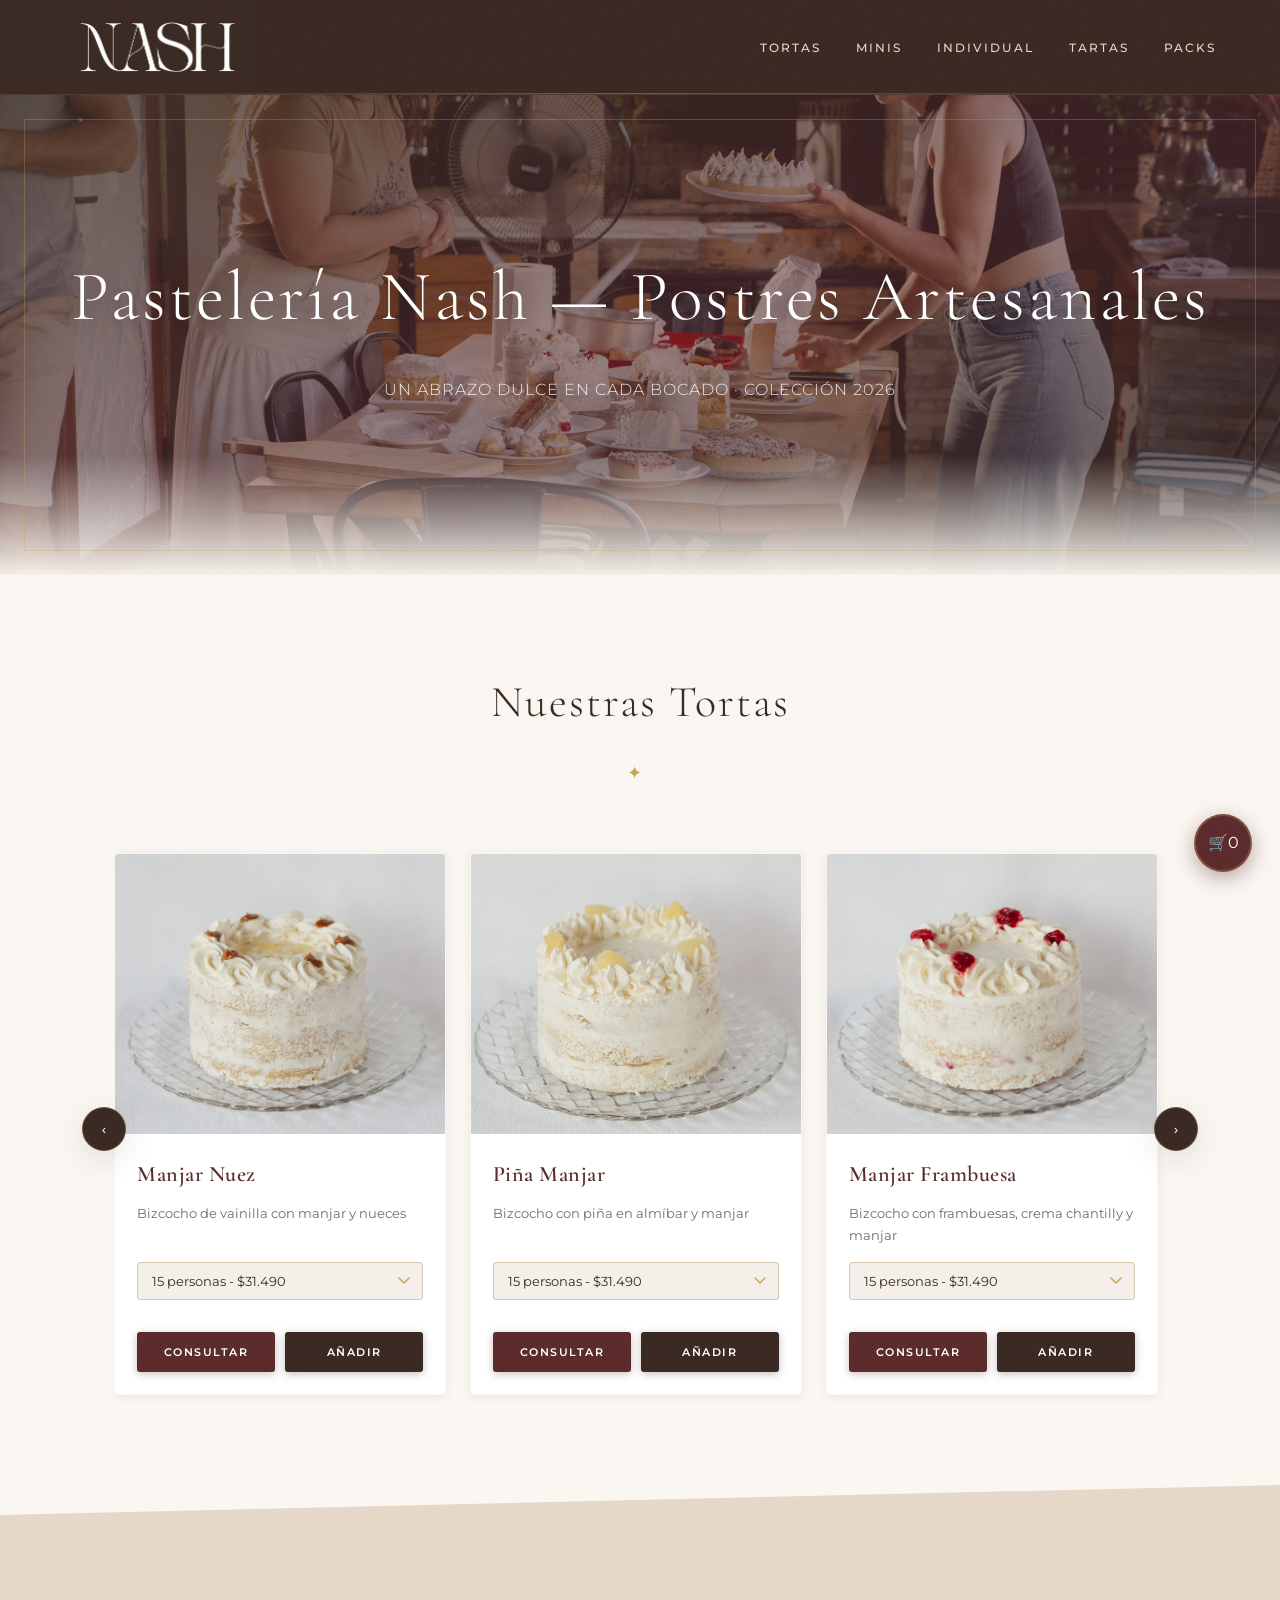
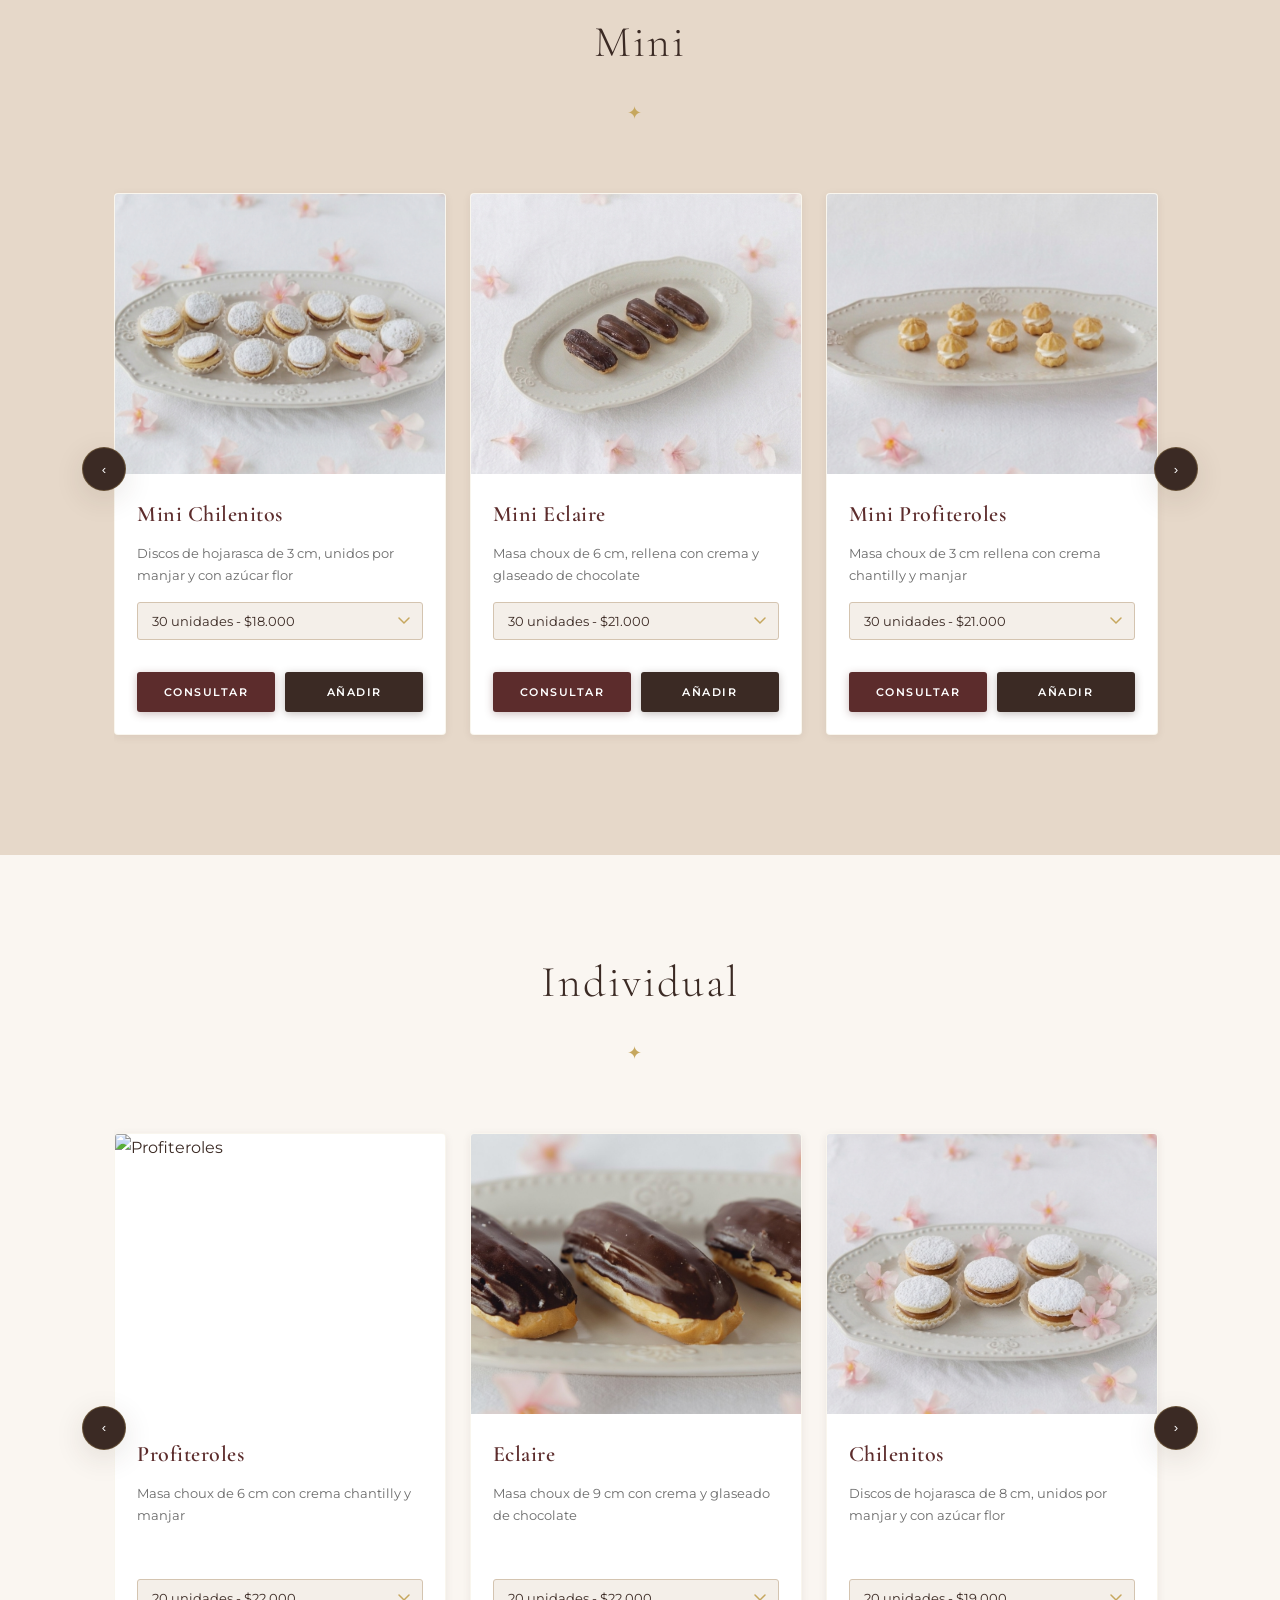
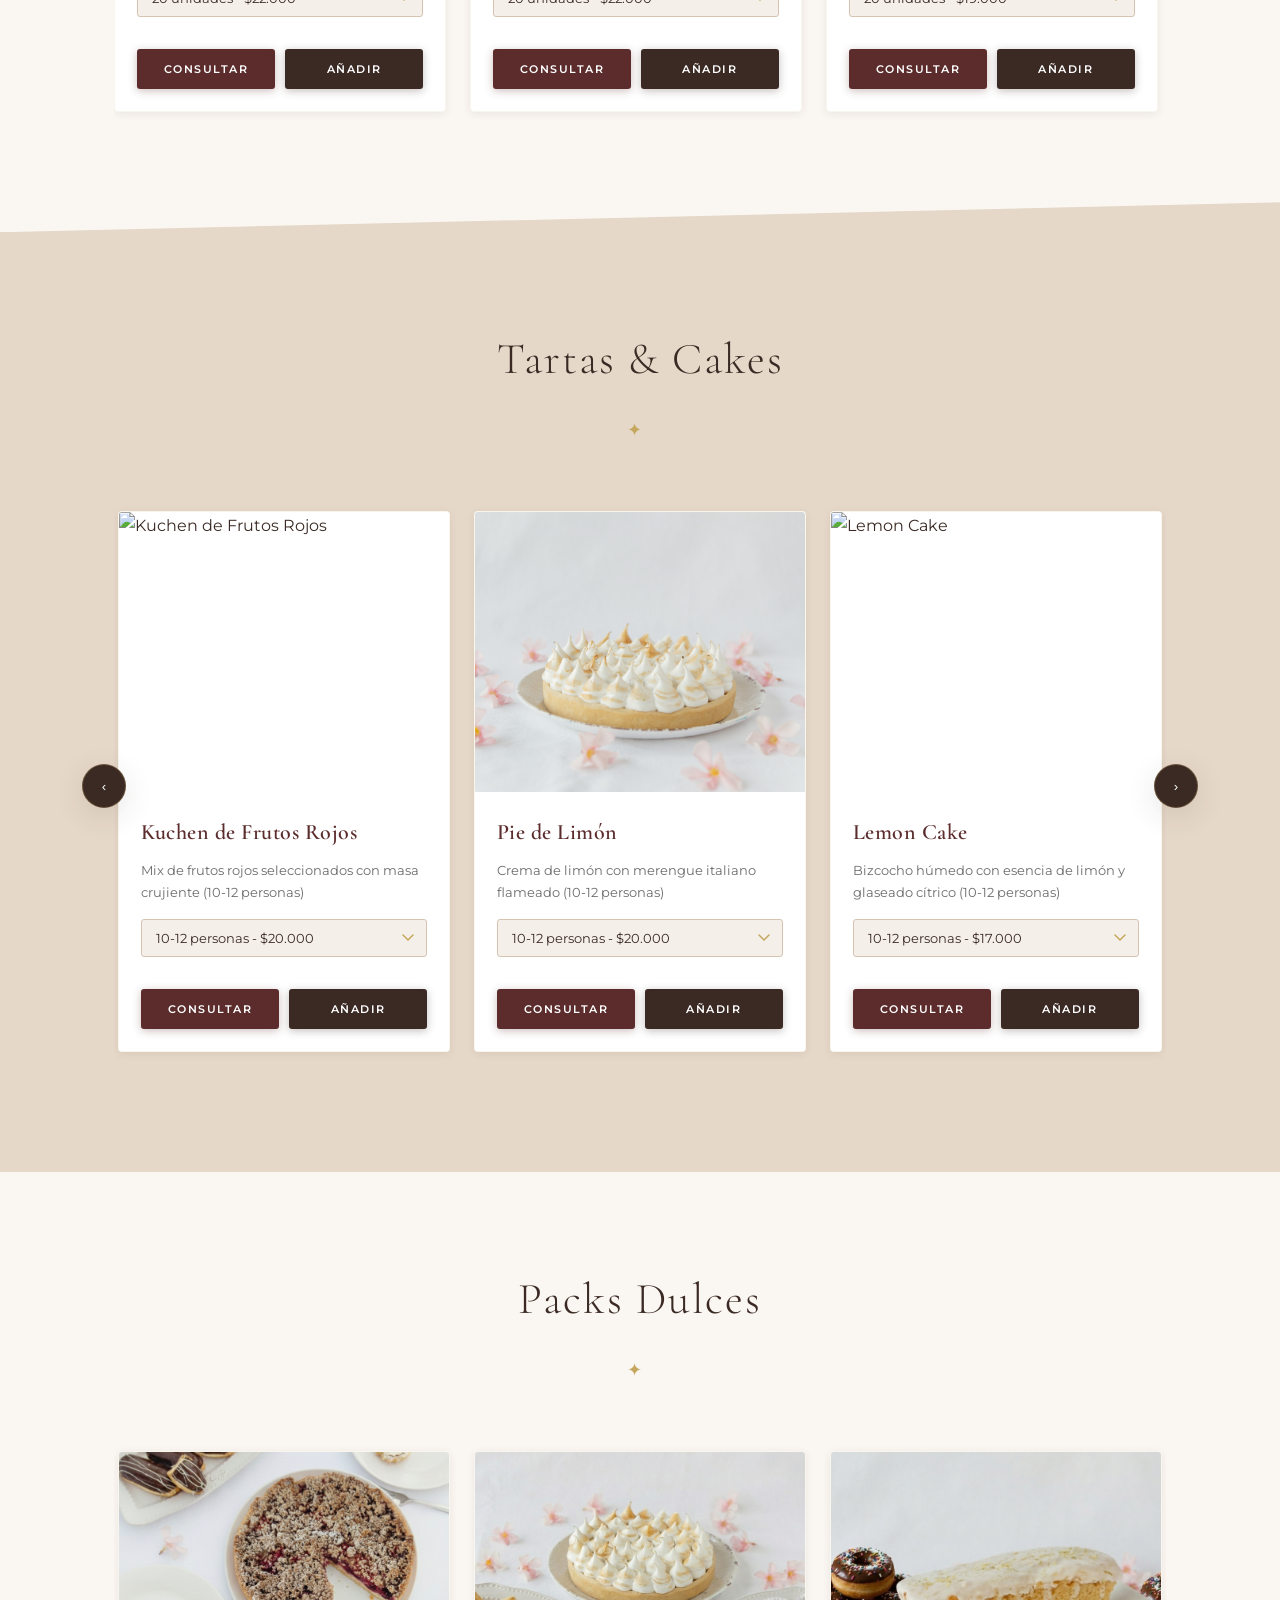
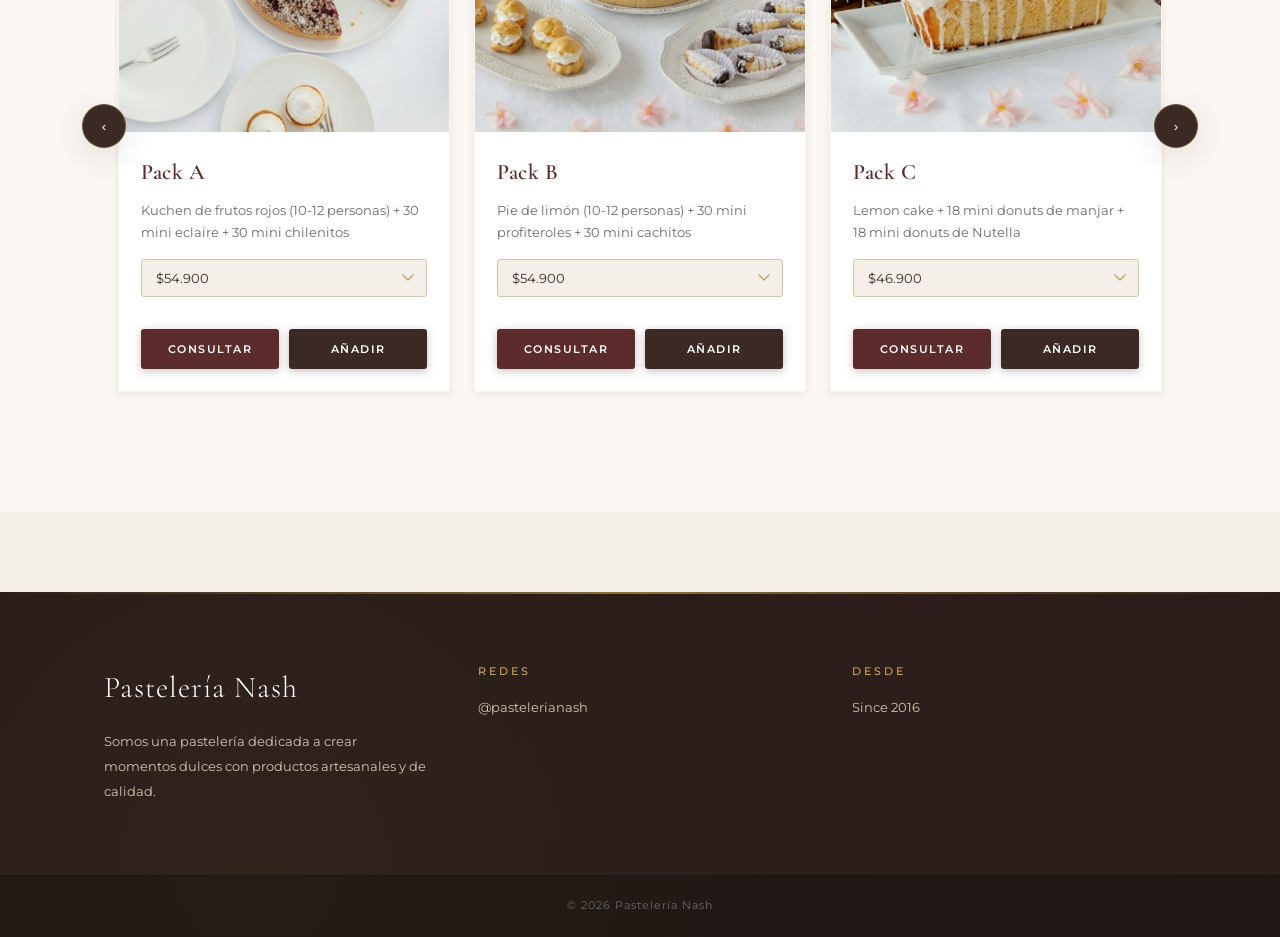
==== catalogo.html @ f0a84af4 "up" ====
<!DOCTYPE html>
<html lang="es">
<head>
    <meta charset="UTF-8">
    <title>Catálogo | Pastelería Nash</title>
    <meta name="viewport" content="width=device-width, initial-scale=1.0">

    <!-- ✅ SEO: Meta descripción -->
    <meta name="description" content="Pastelería Nash — tortas, minis, tartas y packs artesanales hechos con amor. Pide tu postre personalizado con 24 hrs de anticipación.">

    <!-- ✅ OPTIMIZACIÓN #1: preconnect antes que todo -->
    <link rel="preconnect" href="https://fonts.googleapis.com">
    <link rel="preconnect" href="https://fonts.gstatic.com" crossorigin>

    <!-- ✅ OPTIMIZACIÓN #2: preload imagen hero (LCP) — debe ir ANTES del CSS -->
    <link rel="preload" as="image" href="imagenes/Postres-96.webp" fetchpriority="high">

    <!-- ✅ OPTIMIZACIÓN #3: Google Fonts sin bloquear render -->
    <link rel="stylesheet"
          href="https://fonts.googleapis.com/css2?family=Cormorant+Garamond:ital,wght@0,300;0,400;0,600;0,700;1,300;1,400&family=Montserrat:wght@300;400;500;600&display=swap"
          media="print" onload="this.media='all'">
    <noscript>
        <link rel="stylesheet" href="https://fonts.googleapis.com/css2?family=Cormorant+Garamond:ital,wght@0,300;0,400;0,600;0,700;1,300;1,400&family=Montserrat:wght@300;400;500;600&display=swap">
    </noscript>

    <link rel="stylesheet" href="style.css">
    <link rel="icon" type="image/png" href="imagenes/Logow.png">
</head>

<body>

<header>
    <div class="logo">
        <a href="index.html">
            <img src="imagenes/nash-logo.png" alt="Logo Pastelería Nash">
        </a>
    </div>

    <div class="menu-toggle" onclick="toggleMenu()">☰</div>

    <nav id="nav-menu">
        <div class="btn-cerrar-menu" onclick="toggleMenu()">×</div>
        
        <ul>
            <li><a href="#tortas" onclick="cerrarMenu()">Tortas</a></li>
            <li><a href="#minis" onclick="cerrarMenu()">Minis</a></li>
            <li><a href="#individuales" onclick="cerrarMenu()">Individual</a></li>
            <li><a href="#tartas" onclick="cerrarMenu()">Tartas</a></li>
            <li><a href="#packs" onclick="cerrarMenu()">Packs</a></li>
        </ul>
    </nav>
</header>

<div class="overlay"></div>

<div class="cart-bubble" onclick="toggleCarrito()">
    🛒 <span id="cart-count">0</span>
</div>

<div id="carrito-panel" class="carrito-panel">
    <span class="btn-cerrar-carrito" onclick="cerrarTodo()">✕</span>

    <h2>Tu Pedido</h2>
    <ul id="lista-carrito"></ul>

    <div id="aviso-entrega" class="aviso-entrega">
        ⏳ Su pedido requiere como mínimo <strong>24 hrs de preparación</strong>
    </div>

    <div class="entrega">
        <label>Fecha de entrega:</label>
        <input type="date" id="fecha-entrega">

        <label>Hora de entrega:</label>
        <select id="hora-entrega">
            <option value="">Selecciona un horario</option>
        </select>
    </div>

    <button class="buy-btn" onclick="comprarPorWhatsApp()">Comprar por WhatsApp</button>
</div>

<!-- ✅ OPTIMIZACIÓN #4: Hero con <img> real en lugar de background-image -->
<section class="hero" style="height: 40vh;">
    <picture>
        <source srcset="imagenes/Postres-96.avif" type="image/avif">
        <source srcset="imagenes/Postres-96.webp" type="image/webp">
        <img
            src="imagenes/Postres-96.jpg"
            alt=""
            class="hero-img"
            fetchpriority="high"
            decoding="sync"
            width="1920"
            height="1080"
        >
    </picture>
    <div class="hero-overlay" aria-hidden="true"></div>
    <div class="hero-text">
        <!-- ✅ SEO: H1 único con palabra clave principal -->
        <h1>Pastelería Nash — Postres Artesanales</h1>
        <p>Un abrazo dulce en cada bocado · Colección 2026</p>
    </div>
</section>

<section id="tortas" class="section">
    <div class="container">
        <h2>Nuestras Tortas</h2>
        <div class="carousel">
            <button class="arrow left" onclick="scrollCarousel('contenedor-tortas', -1)">‹</button>
            <div class="productos-container carousel-track" id="contenedor-tortas"></div>
            <button class="arrow right" onclick="scrollCarousel('contenedor-tortas', 1)">›</button>
        </div>
    </div>
</section>

<section id="minis" class="section alt">
    <div class="container">
        <h2>Mini</h2>
        <div class="carousel">
            <button class="arrow left" onclick="scrollCarousel('contenedor-minis', -1)">‹</button>
            <div class="productos-container carousel-track" id="contenedor-minis"></div>
            <button class="arrow right" onclick="scrollCarousel('contenedor-minis', 1)">›</button>
        </div>
    </div>
</section>

<section id="individuales" class="section">
    <div class="container">
        <h2>Individual</h2>
        <div class="carousel">
            <button class="arrow left" onclick="scrollCarousel('contenedor-individual', -1)">‹</button>
            <div class="productos-container carousel-track" id="contenedor-individual"></div>
            <button class="arrow right" onclick="scrollCarousel('contenedor-individual', 1)">›</button>
        </div>
    </div>
</section>

<section id="tartas" class="section alt">
    <div class="container">
        <h2>Tartas & Cakes</h2>
        <div class="carousel">
            <button class="arrow left" onclick="scrollCarousel('contenedor-tartas', -1)">‹</button>
            <div class="productos-container carousel-track" id="contenedor-tartas"></div>
            <button class="arrow right" onclick="scrollCarousel('contenedor-tartas', 1)">›</button>
        </div>
    </div>
</section>

<section id="packs" class="section">
    <div class="container">
        <h2>Packs Dulces</h2>
        <div class="carousel">
            <button class="arrow left" onclick="scrollCarousel('contenedor-packs', -1)">‹</button>
            <div class="productos-container carousel-track" id="contenedor-packs"></div>
            <button class="arrow right" onclick="scrollCarousel('contenedor-packs', 1)">›</button>
        </div>
    </div>
</section>

<footer class="footer">
    <div class="container footer-content">
        <div class="footer-section">
            <h3>Pastelería Nash</h3>
            <p>Somos una pastelería dedicada a crear momentos dulces con productos artesanales y de calidad.</p>
        </div>
        <div class="footer-section">
            <h4>Redes</h4>
            <p>@pastelerianash</p>
        </div>
        <div class="footer-section">
            <h4>Desde</h4>
            <p>Since 2016</p>
        </div>
    </div>
    <div class="footer-bottom">
        © 2026 Pastelería Nash
    </div>
</footer>

<!-- ✅ OPTIMIZACIÓN #5: script al final, sin bloquear render -->
<script src="script.js" defer></script>

</body>
</html>
---- style.css ----
/* ===== GOOGLE FONTS =====
   ✅ OPTIMIZACIÓN: @import eliminado de aquí.
   Las fuentes ahora se cargan desde <head> en el HTML
   con media="print" onload para no bloquear el render.
   ============================== */

/* ===== VARIABLES ===== */
:root {
    --chocolate: #3b2a24;
    --chocolate-deep: #2a1d19;
    --vino: #5c2c2c;
    --vino-light: #7a3a3a;
    --crema: #f4efe9;
    --crema-warm: #faf6f1;
    --beige: #e6d8c9;
    --beige-dark: #d4c4b0;
    --dorado: #c6a75e;
    --dorado-light: #d4b87a;
    --dorado-pale: #f0e4c8;
    --gris: #6b6b6b;
    --gris-light: #9a9a9a;
    --white: #ffffff;

    /* Shadows */
    --shadow-sm: 0 2px 8px rgba(59,42,36,0.08);
    --shadow-md: 0 8px 30px rgba(59,42,36,0.12);
    --shadow-lg: 0 20px 60px rgba(59,42,36,0.18);
    --shadow-gold: 0 4px 20px rgba(198,167,94,0.25);

    /* Transitions */
    --ease-out: cubic-bezier(0.16, 1, 0.3, 1);
    --ease-in-out: cubic-bezier(0.4, 0, 0.2, 1);
}

/* ===== RESET & BASE ===== */
*, *::before, *::after {
    margin: 0;
    padding: 0;
    box-sizing: border-box;
}

html {
    scroll-behavior: smooth;
}

body {
    font-family: 'Montserrat', sans-serif;
    background-color: var(--crema);
    color: var(--chocolate);
    line-height: 1.7;
    overflow-x: hidden;
    -webkit-font-smoothing: antialiased;
}

/* ✅ OPTIMIZACIÓN: Grain texture con will-change + translateZ para
   promoverlo a su propio compositor layer y eliminar repaint en scroll.
   Si el efecto no es crítico, puedes borrar este bloque completo
   para máximo rendimiento en móvil. */
body::before {
    content: '';
    position: fixed;
    inset: 0;
    background-image: url("data:image/svg+xml,%3Csvg viewBox='0 0 256 256' xmlns='http://www.w3.org/2000/svg'%3E%3Cfilter id='noise'%3E%3CfeTurbulence type='fractalNoise' baseFrequency='0.9' numOctaves='4' stitchTiles='stitch'/%3E%3C/filter%3E%3Crect width='100%25' height='100%25' filter='url(%23noise)' opacity='0.03'/%3E%3C/svg%3E");
    pointer-events: none;
    z-index: 9999;
    opacity: 0.4;
    /* ✅ Estas dos líneas evitan repaint en cada frame de scroll */
    will-change: transform;
    transform: translateZ(0);
}

/* ===== SCROLLBAR ===== */
::-webkit-scrollbar { width: 6px; }
::-webkit-scrollbar-track { background: var(--crema); }
::-webkit-scrollbar-thumb { background: var(--dorado); border-radius: 3px; }
::-webkit-scrollbar-thumb:hover { background: var(--chocolate); }

/* ===== LOGO ===== */
.logo a {
    text-decoration: none;
    display: block;
    line-height: 0;
}

.logo img {
    height: 50px;
    cursor: pointer;
    transition: transform 0.4s var(--ease-out), filter 0.3s ease;
    filter: brightness(1);
}

.logo img:hover {
    transform: scale(1.06);
    filter: brightness(1.1) drop-shadow(0 0 8px rgba(198,167,94,0.5));
}

/* ===== OVERLAY ===== */
.overlay {
    position: fixed;
    inset: 0;
    background: rgba(27, 16, 12, 0.6);
    backdrop-filter: blur(4px);
    -webkit-backdrop-filter: blur(4px);
    z-index: 3000;
    display: none;
    pointer-events: none;
    transition: opacity 0.3s ease;
}

.overlay.activo {
    display: block;
    pointer-events: all;
    animation: fadeIn 0.3s ease;
}

@keyframes fadeIn {
    from { opacity: 0; }
    to { opacity: 1; }
}

/* ===== HEADER & NAVIGATION ===== */
header {
    background-color: var(--chocolate);
    color: var(--white);
    padding: 22px 5%;
    display: flex;
    justify-content: space-between;
    align-items: center;
    position: sticky;
    top: 0;
    z-index: 4000;
    transition: padding 0.3s ease, box-shadow 0.3s ease;
    border-bottom: 1px solid rgba(198,167,94,0.15);
}

header::after {
    content: '';
    position: absolute;
    bottom: 0;
    left: 5%;
    right: 5%;
    height: 1px;
    background: linear-gradient(90deg, transparent, var(--dorado), transparent);
    opacity: 0.4;
}

nav ul {
    list-style: none;
    display: flex;
    gap: 35px;
    align-items: center;
}

nav a {
    text-decoration: none;
    color: var(--beige);
    font-size: 12px;
    letter-spacing: 2px;
    text-transform: uppercase;
    font-weight: 500;
    position: relative;
    padding-bottom: 4px;
    transition: color 0.3s ease;
}

nav a::after {
    content: '';
    position: absolute;
    bottom: 0;
    left: 0;
    width: 0;
    height: 1px;
    background: var(--dorado);
    transition: width 0.35s var(--ease-out);
}

nav a:hover {
    color: var(--dorado);
}

nav a:hover::after {
    width: 100%;
}

.menu-toggle {
    display: none;
    font-size: 26px;
    cursor: pointer;
    color: var(--white);
    transition: color 0.2s ease;
}

.menu-toggle:hover {
    color: var(--dorado);
}

.btn-cerrar-menu {
    display: none;
    position: absolute;
    top: 20px;
    right: 20px;
    font-size: 30px;
    color: var(--dorado);
    cursor: pointer;
    transition: transform 0.3s ease, color 0.2s ease;
}

.btn-cerrar-menu:hover {
    transform: rotate(90deg);
    color: var(--white);
}

/* ===== HERO — OPTIMIZADO =====
   ✅ Ya no usa background-image en CSS.
   La imagen es un <img> real con fetchpriority="high"
   para que el browser la descubra y priorice desde el HTML parser,
   sin esperar a parsear el CSS. Esto es la corrección principal del LCP.
   ============================== */
.hero {
    position: relative;
    overflow: hidden;
    display: flex;
    flex-direction: column;
    align-items: center;
    justify-content: center;
    text-align: center;
    color: var(--white);
    min-height: 480px;
    width: 100%;        /* ✅ fuerza ancho completo en móvil */
    max-width: 100%;
}

/* La imagen real — posicionada absolute para ocupar todo el hero */
.hero-img {
    position: absolute;
    inset: 0;
    width: 100%;
    height: 100%;
    object-fit: cover;
    object-position: center;
    /* Sin transform ni transition — evita compositing innecesario */
}

/* Overlay de gradiente como elemento separado */
.hero-overlay {
    position: absolute;
    inset: 0;
    background: linear-gradient(
        160deg,
        rgba(59,42,36,0.80) 0%,
        rgba(92,44,44,0.55) 50%,
        rgba(59,42,36,0.80) 100%
    );
    pointer-events: none;
}

/* Fade al fondo de la sección */
.hero-overlay::after {
    content: '';
    position: absolute;
    bottom: 0;
    left: 0;
    right: 0;
    height: 120px;
    background: linear-gradient(to top, var(--crema), transparent);
}

/* Borde decorativo interior */
.hero::before {
    content: '';
    position: absolute;
    inset: 24px;
    border: 1px solid rgba(198,167,94,0.3);
    pointer-events: none;
    z-index: 2;
}

.hero-text {
    position: relative;
    z-index: 1;
}

.hero-text h2 {
    font-family: 'Cormorant Garamond', serif;
    font-size: clamp(36px, 6vw, 60px);
    font-weight: 300;
    letter-spacing: 3px;
    margin-bottom: 18px;
    text-shadow: 0 2px 20px rgba(0,0,0,0.3);
    animation: heroReveal 1s var(--ease-out) both;
}

.hero-text p {
    font-size: 13px;
    letter-spacing: 4px;
    text-transform: uppercase;
    color: var(--dorado-light);
    font-weight: 300;
    animation: heroReveal 1s 0.2s var(--ease-out) both;
}

@keyframes heroReveal {
    from {
        opacity: 0;
        transform: translateY(24px);
    }
    to {
        opacity: 1;
        transform: translateY(0);
    }
}

/* ===== SECTIONS ===== */
.section {
    padding: 90px 0;
    background-color: var(--crema-warm);
    position: relative;
}

.section.alt {
    background-color: var(--beige);
}

.section.alt::before {
    content: '';
    position: absolute;
    top: -30px;
    left: 0;
    right: 0;
    height: 60px;
    background: inherit;
    clip-path: polygon(0 50%, 100% 0, 100% 100%, 0 100%);
}

.section .container {
    max-width: 1200px;
    margin: 0 auto;
    padding: 0 5%;
}

.section h2 {
    text-align: center;
    font-family: 'Cormorant Garamond', serif;
    font-size: clamp(32px, 4vw, 44px);
    font-weight: 300;
    letter-spacing: 2px;
    color: var(--chocolate);
}

.section h2::after {
    content: "✦";
    display: block;
    margin: 18px auto 45px;
    color: var(--dorado);
    font-size: 18px;
    letter-spacing: 12px;
}

/* ===== PRODUCT CAROUSEL ===== */
.carousel {
    position: relative;
    padding: 0 10px;
}

.carousel-track {
    display: flex;
    gap: 24px;
    overflow-x: auto;
    /* ✅ scroll-behavior en el track lo maneja el JS con scrollTo({ behavior: 'smooth' })
       Aquí lo dejamos en auto para no interferir */
    scroll-behavior: auto;
    padding: 20px 4px 30px;
    scroll-snap-type: x mandatory;
    -webkit-overflow-scrolling: touch;
}

.carousel-track::-webkit-scrollbar { display: none; }

/* ===== CARDS ===== */
.card {
    min-width: calc(33.333% - 16px);
    scroll-snap-align: start;
    background-color: var(--white);
    border-radius: 4px;
    overflow: hidden;
    box-shadow: var(--shadow-sm);
    transition: transform 0.4s var(--ease-out), box-shadow 0.4s ease;
    display: flex;
    flex-direction: column;
    position: relative;
    border: 1px solid rgba(198,167,94,0.1);
}

.card::before {
    content: '';
    position: absolute;
    inset: 0;
    border: 1px solid transparent;
    border-radius: 4px;
    transition: border-color 0.3s ease;
    pointer-events: none;
    z-index: 1;
}

.card:hover {
    transform: translateY(-8px);
    box-shadow: var(--shadow-lg), var(--shadow-gold);
}

.card:hover::before {
    border-color: rgba(198,167,94,0.35);
}

/* Image wrapper with overlay */
.card-img-wrap {
    position: relative;
    overflow: hidden;
}

/* ✅ OPTIMIZACIÓN: imágenes de cards con loading="lazy" + width/height
   explícitos para evitar layout shifts. Se aplica desde script.js. */
.product-img {
    width: 100%;
    height: 280px;
    object-fit: cover;
    display: block;
    transition: transform 0.6s var(--ease-out);
}

.card:hover .product-img {
    transform: scale(1.04);
}

/* Shine effect on image hover */
.card-img-wrap::after {
    content: '';
    position: absolute;
    top: 0;
    left: -75%;
    width: 50%;
    height: 100%;
    background: linear-gradient(
        to right,
        transparent,
        rgba(255,255,255,0.12),
        transparent
    );
    transform: skewX(-15deg);
    transition: left 0s;
    pointer-events: none;
}

.card:hover .card-img-wrap::after {
    left: 130%;
    transition: left 0.6s ease;
}

.card h3 {
    font-family: 'Cormorant Garamond', serif;
    font-size: 22px;
    font-weight: 600;
    padding: 22px 22px 8px;
    color: var(--vino);
    letter-spacing: 0.5px;
}

.card p {
    padding: 0 22px;
    font-size: 13px;
    color: var(--gris);
    flex-grow: 1;
    line-height: 1.7;
}

.selector-precio {
    width: calc(100% - 44px);
    margin: 16px 22px;
    padding: 10px 14px;
    border: 1px solid var(--beige-dark);
    border-radius: 3px;
    background: var(--crema);
    font-family: 'Montserrat', sans-serif;
    font-size: 13px;
    color: var(--chocolate);
    appearance: none;
    background-image: url("data:image/svg+xml,%3Csvg xmlns='http://www.w3.org/2000/svg' width='12' height='8' viewBox='0 0 12 8'%3E%3Cpath d='M1 1l5 5 5-5' stroke='%23c6a75e' stroke-width='1.5' fill='none' stroke-linecap='round'/%3E%3C/svg%3E");
    background-repeat: no-repeat;
    background-position: right 12px center;
    cursor: pointer;
    transition: border-color 0.2s ease, box-shadow 0.2s ease;
}

.selector-precio:focus {
    outline: none;
    border-color: var(--dorado);
    box-shadow: 0 0 0 3px rgba(198,167,94,0.15);
}

/* ===== INPUTS ENTREGA ===== */
.entrega {
    margin-top: 12px;
    display: flex;
    flex-direction: column;
    gap: 8px;
    padding: 0 22px;
}

.entrega label {
    font-size: 11px;
    letter-spacing: 1.5px;
    text-transform: uppercase;
    color: var(--gris-light);
    font-weight: 500;
}

.entrega input,
.entrega select {
    width: 100%;
    padding: 10px 14px;
    border: 1px solid var(--beige-dark);
    border-radius: 3px;
    background: var(--crema);
    font-family: 'Montserrat', sans-serif;
    font-size: 13px;
    color: var(--chocolate);
    transition: border-color 0.2s ease, box-shadow 0.2s ease;
}

.entrega input:focus,
.entrega select:focus {
    outline: none;
    border-color: var(--dorado);
    box-shadow: 0 0 0 3px rgba(198,167,94,0.15);
}

.product-buttons {
    display: flex;
    gap: 10px;
    padding: 16px 22px 22px;
}

.product-buttons button {
    flex: 1;
    padding: 13px;
    border: none;
    border-radius: 3px;
    cursor: pointer;
    font-weight: 600;
    font-size: 11px;
    letter-spacing: 1.5px;
    text-transform: uppercase;
    font-family: 'Montserrat', sans-serif;
    transition: transform 0.2s ease, box-shadow 0.2s ease, background 0.2s ease;
    position: relative;
    overflow: hidden;
}

.product-buttons button::after {
    content: '';
    position: absolute;
    inset: 0;
    background: rgba(255,255,255,0);
    transition: background 0.2s ease;
}

.product-buttons button:hover::after {
    background: rgba(255,255,255,0.08);
}

.product-buttons button:active {
    transform: scale(0.97);
}

.product-buttons button:first-child {
    background: var(--vino);
    color: white;
    box-shadow: 0 2px 8px rgba(92,44,44,0.3);
}

.product-buttons button:first-child:hover {
    background: var(--vino-light);
    box-shadow: 0 4px 14px rgba(92,44,44,0.4);
}

.product-buttons button:last-child {
    background: var(--chocolate);
    color: white;
    box-shadow: 0 2px 8px rgba(59,42,36,0.3);
}

.product-buttons button:last-child:hover {
    background: #4e3830;
    box-shadow: 0 4px 14px rgba(59,42,36,0.4);
}

/* ===== FLECHAS CARRUSEL ===== */
.arrow {
    position: absolute;
    top: 50%;
    transform: translateY(-50%);
    width: 44px;
    height: 44px;
    background: var(--chocolate);
    color: white;
    border: 1px solid rgba(198,167,94,0.3);
    border-radius: 50%;
    cursor: pointer;
    z-index: 10;
    display: flex;
    align-items: center;
    justify-content: center;
    transition: background 0.3s ease, transform 0.3s ease, border-color 0.3s ease;
    box-shadow: var(--shadow-md);
}

.arrow:hover {
    background: var(--dorado);
    border-color: var(--dorado);
    transform: translateY(-50%) scale(1.08);
}

.arrow.left { left: -22px; }
.arrow.right { right: -22px; }

/* ===== CARRITO PANEL ===== */
.cart-bubble {
    position: fixed;
    bottom: 28px;
    right: 28px;
    background: var(--vino);
    color: white;
    width: 58px;
    height: 58px;
    border-radius: 50%;
    display: flex;
    align-items: center;
    justify-content: center;
    box-shadow: 0 6px 20px rgba(92,44,44,0.4);
    cursor: pointer;
    z-index: 5000;
    transition: transform 0.3s var(--ease-out), box-shadow 0.3s ease, background 0.2s ease;
    border: 2px solid rgba(198,167,94,0.3);
}

.cart-bubble:hover {
    transform: scale(1.1);
    box-shadow: 0 8px 28px rgba(92,44,44,0.5);
    background: var(--vino-light);
    border-color: var(--dorado);
}

.carrito-panel {
    position: fixed;
    bottom: 105px;
    right: 28px;
    width: 390px;
    max-width: 90vw;
    background: white;
    border-radius: 8px;
    padding: 28px;
    box-shadow: var(--shadow-lg);
    z-index: 5000;
    display: none;
    border: 1px solid rgba(198,167,94,0.2);
}

.carrito-panel.activo {
    display: block;
    animation: slideUp 0.35s var(--ease-out) both;
}

@keyframes slideUp {
    from {
        opacity: 0;
        transform: translateY(20px);
    }
    to {
        opacity: 1;
        transform: translateY(0);
    }
}

.btn-cerrar-carrito {
    position: absolute;
    top: 16px;
    right: 16px;
    font-size: 20px;
    cursor: pointer;
    color: var(--gris-light);
    transition: color 0.2s ease, transform 0.3s ease;
}

.btn-cerrar-carrito:hover {
    color: var(--vino);
    transform: rotate(90deg);
}

#lista-carrito li {
    display: flex;
    align-items: center;
    justify-content: space-between;
    padding: 12px 0;
    border-bottom: 1px solid var(--beige);
    font-size: 13px;
}

.controles-item {
    display: flex;
    align-items: center;
    gap: 8px;
}

.btn-cant {
    width: 28px;
    height: 28px;
    border: none;
    background: var(--chocolate);
    color: white;
    border-radius: 4px;
    cursor: pointer;
    font-size: 14px;
    transition: background 0.2s ease;
}

.btn-cant:hover {
    background: var(--dorado);
}

.btn-eliminar-item {
    background: none;
    border: none;
    color: #cc3333;
    font-size: 18px;
    cursor: pointer;
    opacity: 0.7;
    transition: opacity 0.2s ease, transform 0.2s ease;
}

.btn-eliminar-item:hover {
    opacity: 1;
    transform: scale(1.1);
}

/* Fila de total en el carrito */
.carrito-total {
    border-top: 2px solid var(--dorado) !important;
    border-bottom: none !important;
    margin-top: 6px;
    padding-top: 14px !important;
    font-size: 14px !important;
    color: var(--chocolate);
}

.buy-btn {
    width: 100%;
    padding: 15px;
    background: var(--chocolate);
    color: white;
    border: none;
    border-radius: 4px;
    font-weight: 600;
    font-size: 12px;
    letter-spacing: 2px;
    text-transform: uppercase;
    font-family: 'Montserrat', sans-serif;
    margin-top: 16px;
    cursor: pointer;
    transition: background 0.3s ease, box-shadow 0.3s ease, transform 0.2s ease;
}

.buy-btn:hover {
    background: var(--dorado);
    box-shadow: var(--shadow-gold);
    transform: translateY(-1px);
}

/* ===== AVISO ENTREGA ===== */
.aviso-entrega {
    display: none;
    background: var(--dorado-pale);
    border-left: 3px solid var(--dorado);
    padding: 10px 14px;
    font-size: 12px;
    color: var(--chocolate);
    border-radius: 3px;
    margin: 14px 0 8px;
    line-height: 1.5;
}

/* ===== FOOTER ===== */
.footer {
    background: var(--chocolate-deep);
    color: var(--crema);
    margin-top: 80px;
    width: 100%;
    position: relative;
    overflow: hidden;
}

.footer::before {
    content: '';
    position: absolute;
    top: 0;
    left: 0;
    right: 0;
    height: 2px;
    background: linear-gradient(90deg, transparent, var(--dorado), transparent);
    opacity: 0.6;
}

.footer::after {
    content: '';
    position: absolute;
    inset: 0;
    background-image: radial-gradient(circle at 20% 80%, rgba(198,167,94,0.04) 0%, transparent 50%),
                      radial-gradient(circle at 80% 20%, rgba(92,44,44,0.06) 0%, transparent 50%);
    pointer-events: none;
}

.footer-content {
    max-width: 1200px;
    margin: 0 auto;
    padding: 70px 5%;
    display: flex;
    justify-content: space-between;
    gap: 50px;
    position: relative;
    z-index: 1;
}

.footer-section { flex: 1; min-width: 250px; }

.footer-section h3 {
    font-family: 'Cormorant Garamond', serif;
    font-size: 30px;
    font-weight: 300;
    margin-bottom: 16px;
    color: var(--white);
    letter-spacing: 1px;
}

.footer-section h4 {
    margin-bottom: 14px;
    font-size: 11px;
    text-transform: uppercase;
    letter-spacing: 3px;
    color: var(--dorado);
    font-weight: 500;
}

.footer-section p {
    font-size: 13px;
    color: var(--beige-dark);
    line-height: 1.9;
}

.footer-section a {
    color: var(--beige-dark);
    text-decoration: none;
    transition: color 0.2s ease;
    font-size: 13px;
}

.footer-section a:hover {
    color: var(--dorado);
}

.footer-bottom {
    text-align: center;
    padding: 22px;
    font-size: 11px;
    letter-spacing: 1px;
    background: rgba(0,0,0,0.2);
    border-top: 1px solid rgba(198,167,94,0.1);
    color: var(--gris);
    position: relative;
    z-index: 1;
}

/* ===== FOCUS ACCESSIBILITY ===== */
:focus-visible {
    outline: 2px solid var(--dorado);
    outline-offset: 3px;
    border-radius: 2px;
}

/* ===== SELECTION COLOR ===== */
::selection {
    background: var(--dorado-pale);
    color: var(--chocolate);
}

/* ===== RESPONSIVE MOBILE ===== */
@media (max-width: 768px) {
    header {
        padding: 14px 5%;
    }

    .menu-toggle {
        display: block;
    }

    nav {
        position: fixed;
        top: 0;
        right: -100%;
        width: 80%;
        height: 100vh;
        background: var(--chocolate);
        transition: right 0.4s var(--ease-out);
        display: flex;
        align-items: center;
        justify-content: center;
        z-index: 4500;
        border-left: 1px solid rgba(198,167,94,0.2);
        box-shadow: -20px 0 60px rgba(0,0,0,0.3);
    }

    nav.activo {
        right: 0;
    }

    .btn-cerrar-menu {
        display: block;
        position: absolute;
        top: 24px;
        left: 24px;
        right: auto;
        font-size: 36px;
        color: var(--dorado);
        cursor: pointer;
    }

    nav ul {
        flex-direction: column;
        align-items: center;
        gap: 38px;
    }

    nav a {
        font-size: 18px;
        letter-spacing: 3px;
    }

    .carousel-track {
        gap: 12px;
        padding: 15px 4px 24px;
    }

    .card {
        min-width: calc(50% - 8px);
        border-radius: 4px;
    }

    .product-img {
        height: 170px;
    }

    .card h3 {
        font-size: 16px;
        padding: 14px 14px 6px;
    }

    .card p {
        font-size: 12px;
        padding: 0 14px;
    }

    .selector-precio {
        width: calc(100% - 28px);
        margin: 10px 14px;
        padding: 8px 10px;
        font-size: 12px;
    }

    .entrega {
        padding: 0 14px;
        gap: 6px;
    }

    .product-buttons {
        padding: 12px 14px 14px;
        flex-direction: column;
        gap: 6px;
    }

    .product-buttons button {
        padding: 9px;
        font-size: 11px;
    }

    .arrow { display: none; }

    .section { padding: 50px 0; }

    .carrito-panel {
        bottom: 0;
        right: 0;
        width: 100%;
        border-radius: 16px 16px 0 0;
        border-bottom: none;
    }

    .footer-content {
        flex-direction: column;
        text-align: center;
        align-items: center;
        gap: 36px;
        padding: 50px 5%;
    }

    .footer-section {
        min-width: 100%;
    }
}

/* ===== REDUCED MOTION ===== */
@media (prefers-reduced-motion: reduce) {
    *, *::before, *::after {
        animation-duration: 0.01ms !important;
        transition-duration: 0.01ms !important;
    }
}

/* ===== INICIO.HTML — ESTILOS ESPECÍFICOS ===== */

/* Hero h1 (inicio usa h1, catálogo usa h2) */
.hero-text h1 {
    font-family: 'Cormorant Garamond', serif;
    font-size: clamp(40px, 8vw, 70px);
    font-weight: 300;
    letter-spacing: 3px;
    margin-bottom: 20px;
    text-shadow: 0 2px 20px rgba(0,0,0,0.3);
    animation: heroReveal 1s var(--ease-out) both;
}

.hero-text p {
    font-size: 1rem;
    max-width: 600px;
    margin: 0 auto 30px;
    letter-spacing: 1px;
    color: rgba(255,255,255,0.88);
    animation: heroReveal 1s 0.15s var(--ease-out) both;
}

/* Botón CTA del hero (link <a> estilizado como botón) */
.hero-cta {
    text-decoration: none;
    padding: 15px 40px;
    display: inline-block;
    width: auto;
    animation: heroReveal 1s 0.3s var(--ease-out) both;
}

/* Grid de calidad */
.calidad-grid {
    display: grid;
    grid-template-columns: repeat(3, 1fr);
    gap: 30px;
    margin-top: 40px;
}

.calidad-item {
    text-align: center;
    padding: 30px 20px;
    background: var(--white);
    border-radius: 4px;
    border: 1px solid rgba(198,167,94,0.12);
    box-shadow: var(--shadow-sm);
    transition: transform 0.3s var(--ease-out), box-shadow 0.3s ease;
}

.calidad-item:hover {
    transform: translateY(-6px);
    box-shadow: var(--shadow-md);
}

.calidad-icono {
    font-size: 38px;
    color: var(--dorado);
    margin-bottom: 15px;
}

.calidad-item h3 {
    font-family: 'Cormorant Garamond', serif;
    font-size: 22px;
    font-weight: 600;
    margin-bottom: 10px;
    color: var(--vino);
}

.calidad-item p {
    color: var(--gris);
    font-size: 14px;
    line-height: 1.7;
}

/* ===== SECCIÓN CTA CON IMAGEN =====
   ✅ background-attachment: fixed eliminado — causa scroll lag en móvil
   porque deshabilita la aceleración GPU del scroll en iOS/Android.
   Reemplazado por <img> posicionado absolute (mismo patrón que el hero). */
.cta-section {
    position: relative;
    padding: 120px 5%;
    text-align: center;
    color: white;
    display: flex;
    flex-direction: column;
    align-items: center;
    justify-content: center;
    overflow: hidden;
    min-height: 420px;
}

.cta-img {
    position: absolute;
    inset: 0;
    width: 100%;
    height: 100%;
    object-fit: cover;
    object-position: center;
}

.cta-overlay {
    position: absolute;
    inset: 0;
    background: linear-gradient(
        to bottom,
        rgba(0,0,0,0.60) 0%,
        rgba(0,0,0,0.20) 100%
    );
    pointer-events: none;
}

.cta-content {
    position: relative;
    z-index: 1;
    max-width: 700px;
}

.cta-content h2 {
    font-family: 'Cormorant Garamond', serif;
    font-size: clamp(30px, 5vw, 45px);
    font-weight: 300;
    color: white;
    margin-bottom: 15px;
    letter-spacing: 2px;
}

/* Override del ::after del h2 de .section (aquí no queremos el ornamento) */
.cta-content h2::after {
    display: none;
}

.cta-content p {
    margin-bottom: 35px;
    color: rgba(255,255,255,0.90);
    font-size: 1rem;
    line-height: 1.7;
}

.cta-btn {
    text-decoration: none;
    padding: 15px 40px;
    display: inline-block;
    width: auto;
    background-color: var(--vino);
    border: 2px solid white;
}

.cta-btn:hover {
    background-color: white;
    color: var(--vino);
}

/* ===== RESPONSIVE INICIO ===== */
@media (max-width: 768px) {
    .calidad-grid {
        grid-template-columns: 1fr;
        gap: 16px;
    }

    .cta-section {
        padding: 80px 5%;
    }

    .hero-cta {
        padding: 13px 30px;
        font-size: 11px;
    }
}
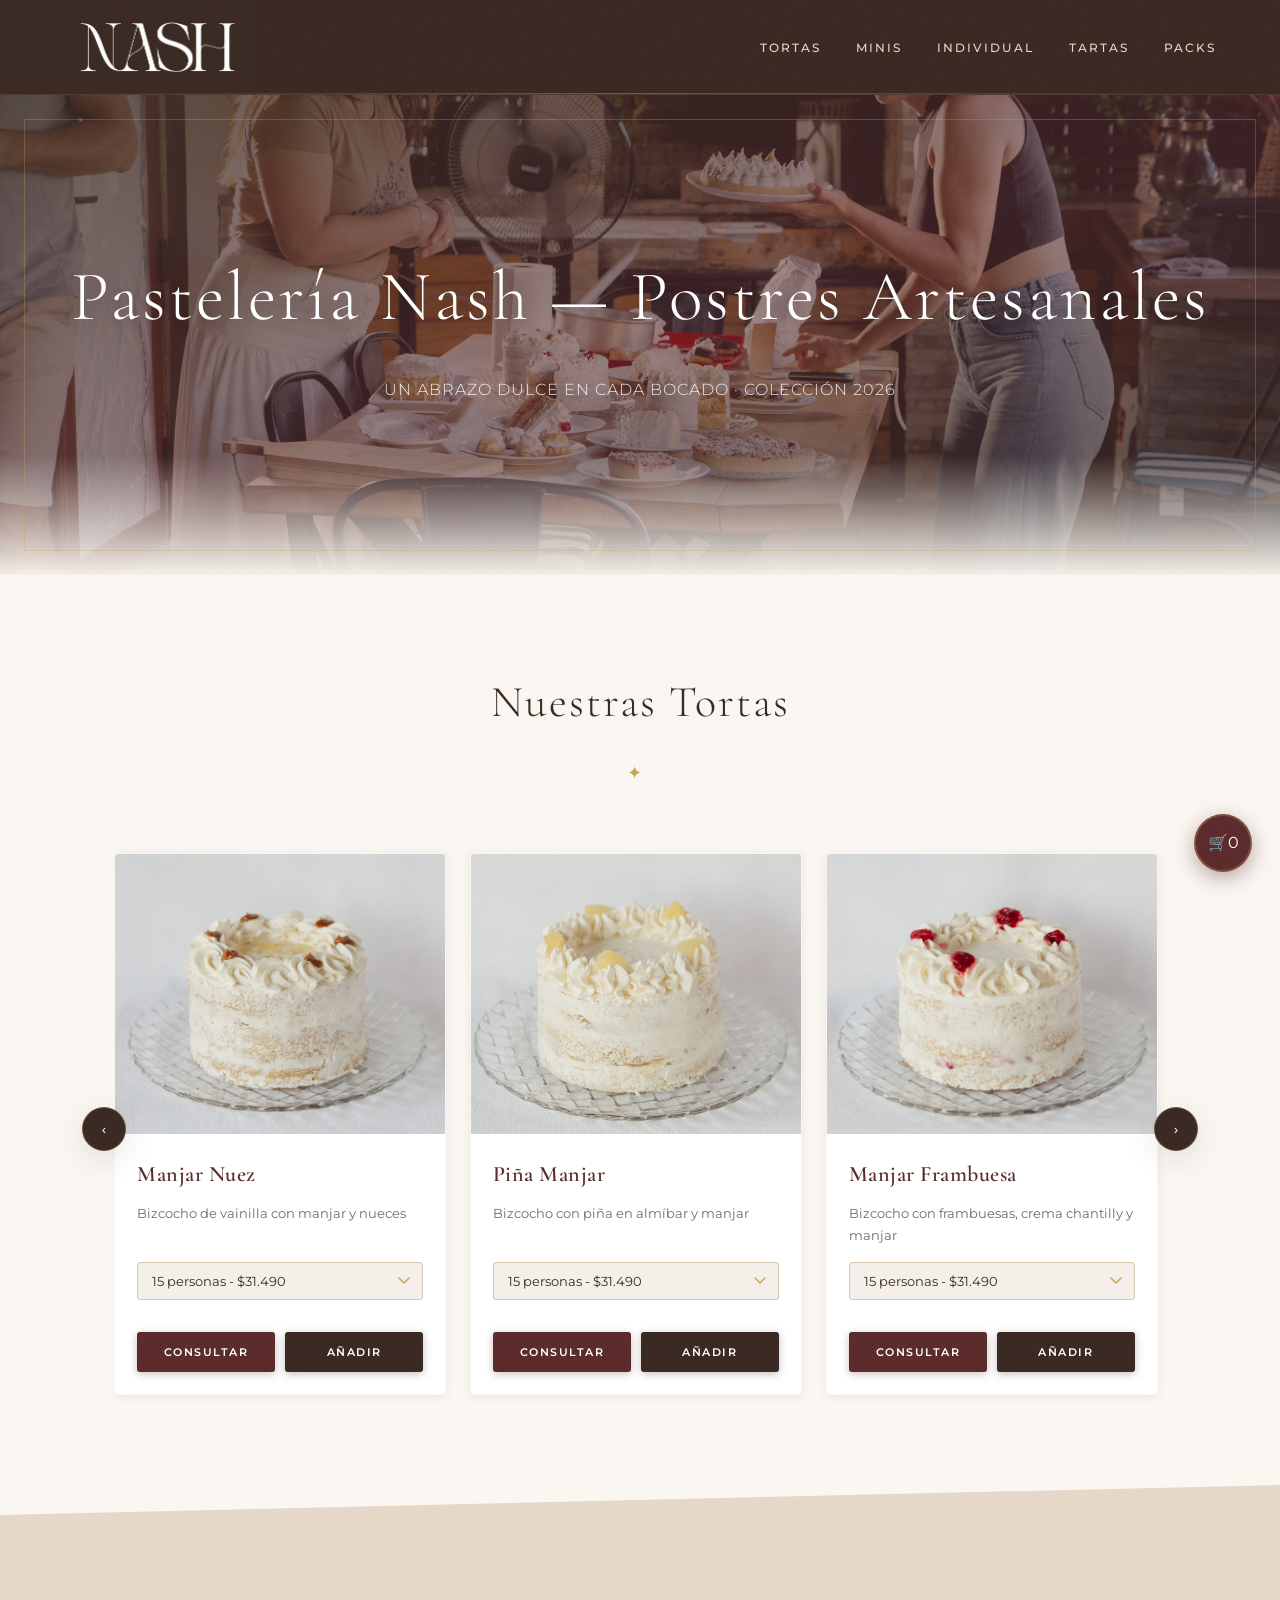
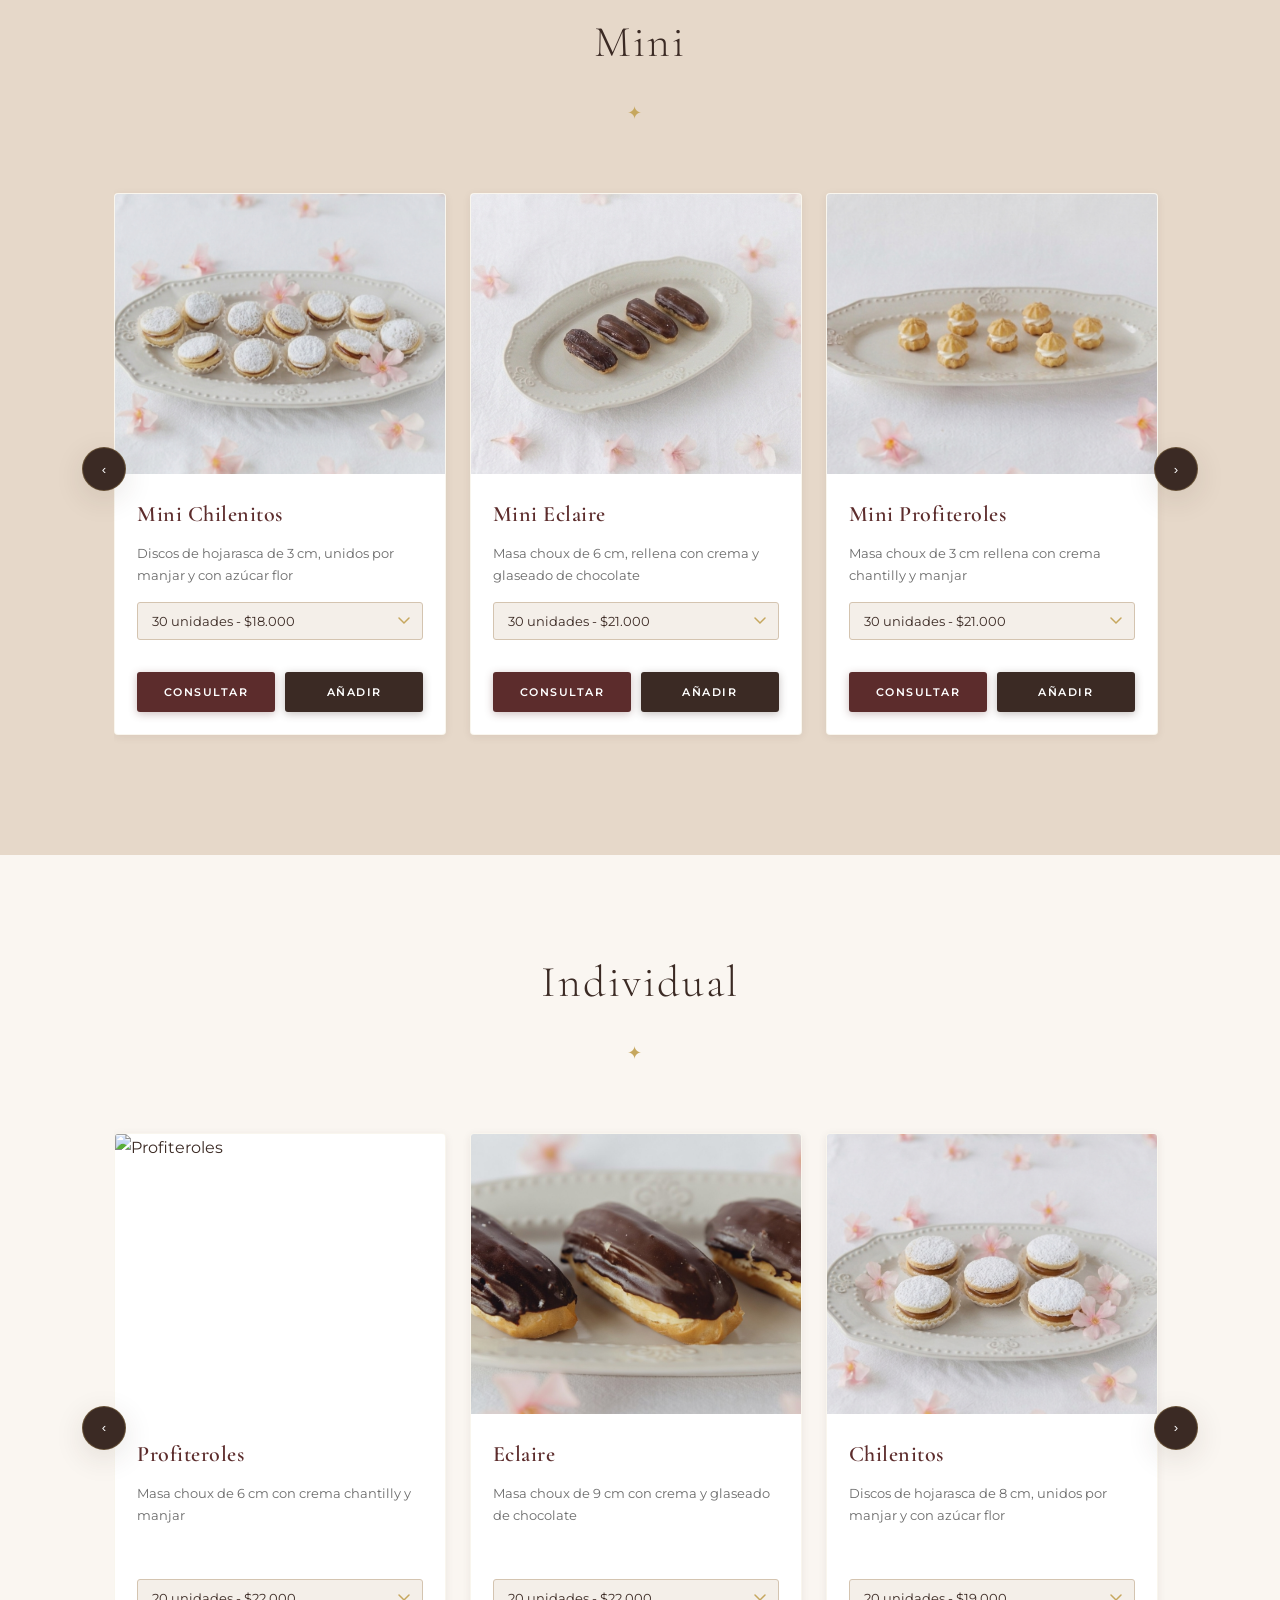
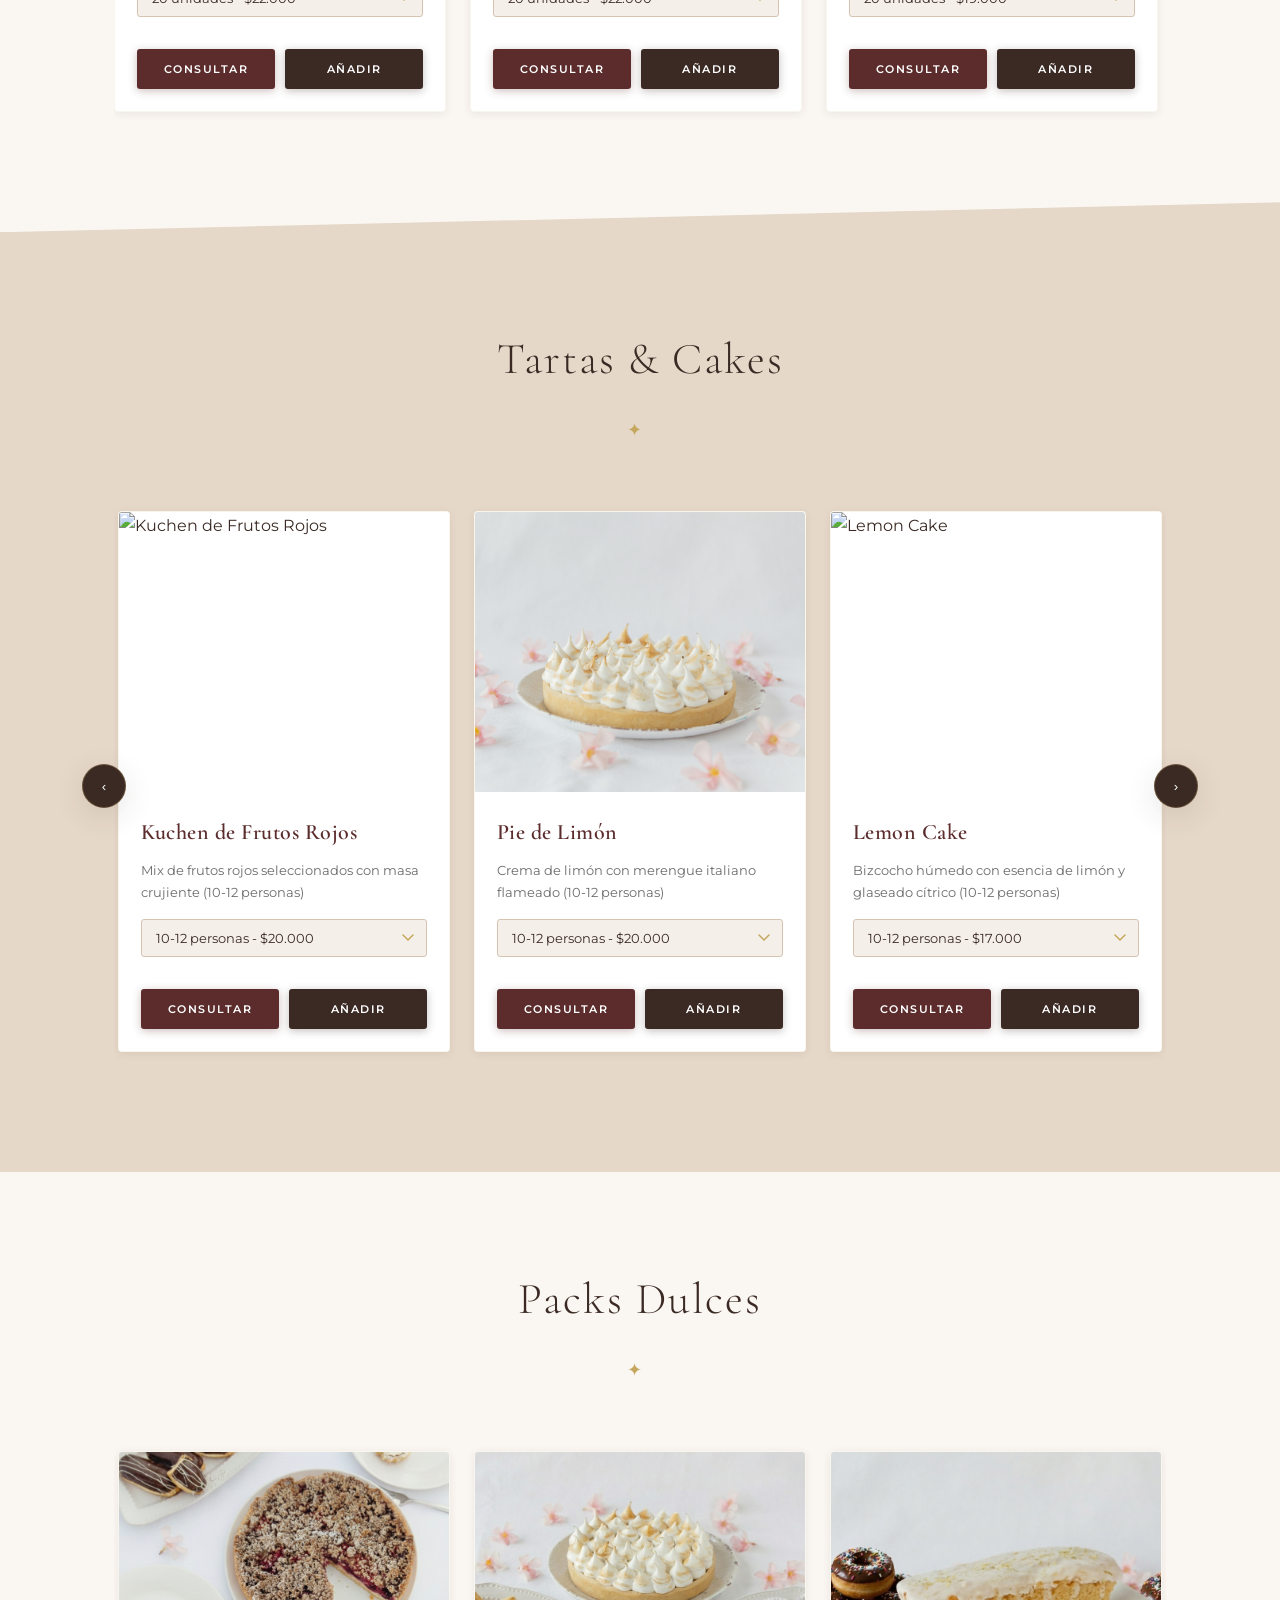
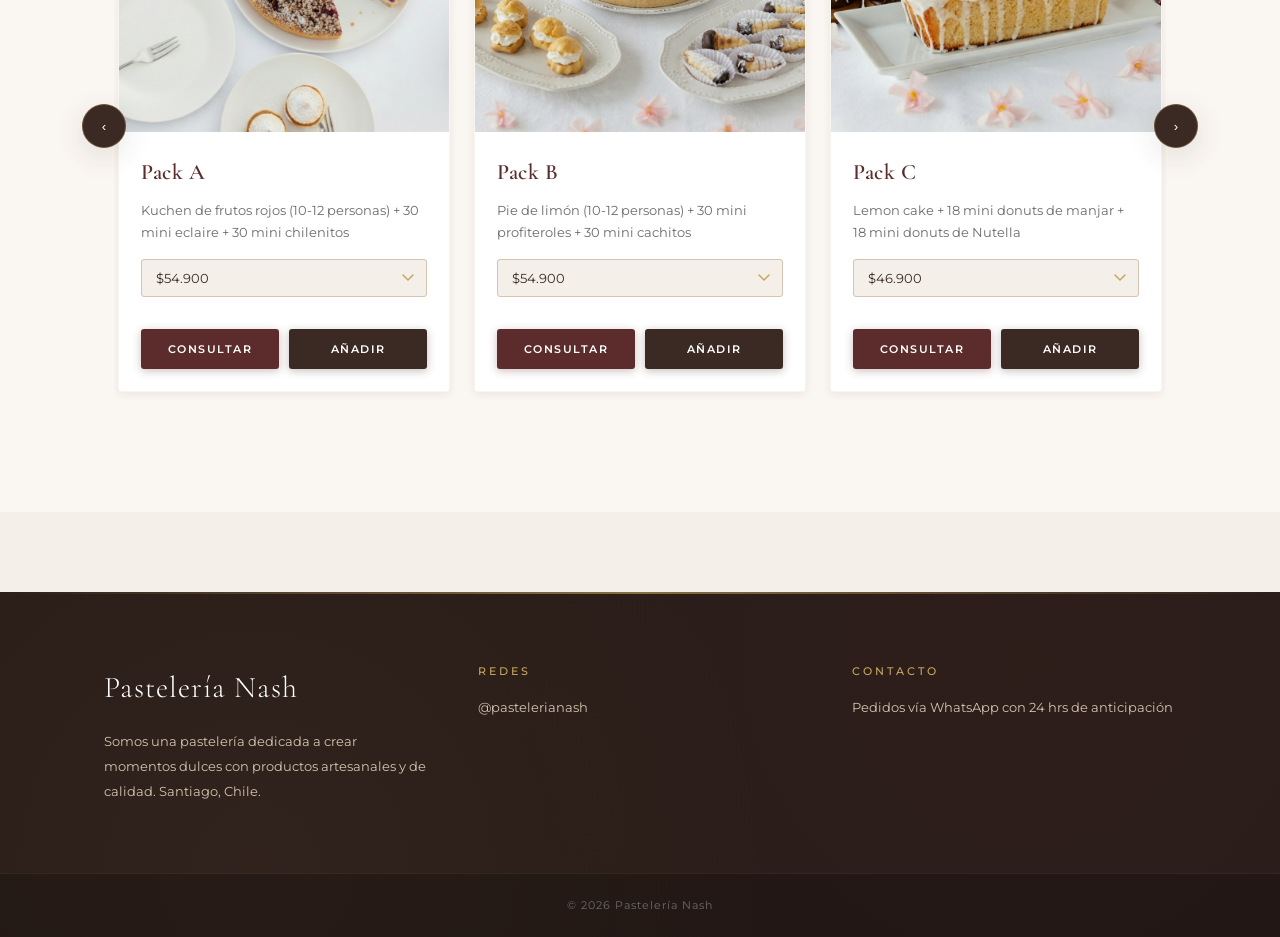
==== commit 6ec85d5a: "upppp" ====
--- a/catalogo.html
+++ b/catalogo.html
@@ -5,8 +5,26 @@
     <title>Catálogo | Pastelería Nash</title>
     <meta name="viewport" content="width=device-width, initial-scale=1.0">
 
+    <!-- ✅ Canonical -->
+    <link rel="canonical" href="https://pastelerianash.cl/catalogo.html">
+
     <!-- ✅ SEO: Meta descripción -->
     <meta name="description" content="Pastelería Nash — tortas, minis, tartas y packs artesanales hechos con amor. Pide tu postre personalizado con 24 hrs de anticipación.">
+
+    <!-- ✅ SEO: Open Graph (preview en WhatsApp, Instagram, Facebook) -->
+    <meta property="og:title" content="Catálogo | Pastelería Nash">
+    <meta property="og:description" content="Tortas, minis, tartas y packs artesanales hechos con amor. Pide tu postre personalizado con 24 hrs de anticipación.">
+    <meta property="og:image" content="https://pastelerianash.cl/imagenes/Postres-96.jpg">
+    <meta property="og:url" content="https://pastelerianash.cl/catalogo.html">
+    <meta property="og:type" content="website">
+    <meta property="og:locale" content="es_CL">
+    <meta property="og:site_name" content="Pastelería Nash">
+
+    <!-- ✅ SEO: Twitter Card -->
+    <meta name="twitter:card" content="summary_large_image">
+    <meta name="twitter:title" content="Catálogo | Pastelería Nash">
+    <meta name="twitter:description" content="Tortas, minis, tartas y packs artesanales hechos con amor. Pide tu postre personalizado con 24 hrs de anticipación.">
+    <meta name="twitter:image" content="https://pastelerianash.cl/imagenes/Postres-96.jpg">
 
     <!-- ✅ OPTIMIZACIÓN #1: preconnect antes que todo -->
     <link rel="preconnect" href="https://fonts.googleapis.com">
@@ -87,7 +105,7 @@
         <source srcset="imagenes/Postres-96.webp" type="image/webp">
         <img
             src="imagenes/Postres-96.jpg"
-            alt=""
+            alt="Catálogo de postres artesanales Pastelería Nash"
             class="hero-img"
             fetchpriority="high"
             decoding="sync"
@@ -162,15 +180,15 @@
     <div class="container footer-content">
         <div class="footer-section">
             <h3>Pastelería Nash</h3>
-            <p>Somos una pastelería dedicada a crear momentos dulces con productos artesanales y de calidad.</p>
+            <p>Somos una pastelería dedicada a crear momentos dulces con productos artesanales y de calidad. Santiago, Chile.</p>
         </div>
         <div class="footer-section">
             <h4>Redes</h4>
-            <p>@pastelerianash</p>
+            <p><a href="https://www.instagram.com/pastelerianash" target="_blank" rel="noopener">@pastelerianash</a></p>
         </div>
         <div class="footer-section">
-            <h4>Desde</h4>
-            <p>Since 2016</p>
+            <h4>Contacto</h4>
+            <p>Pedidos vía WhatsApp con 24 hrs de anticipación</p>
         </div>
     </div>
     <div class="footer-bottom">
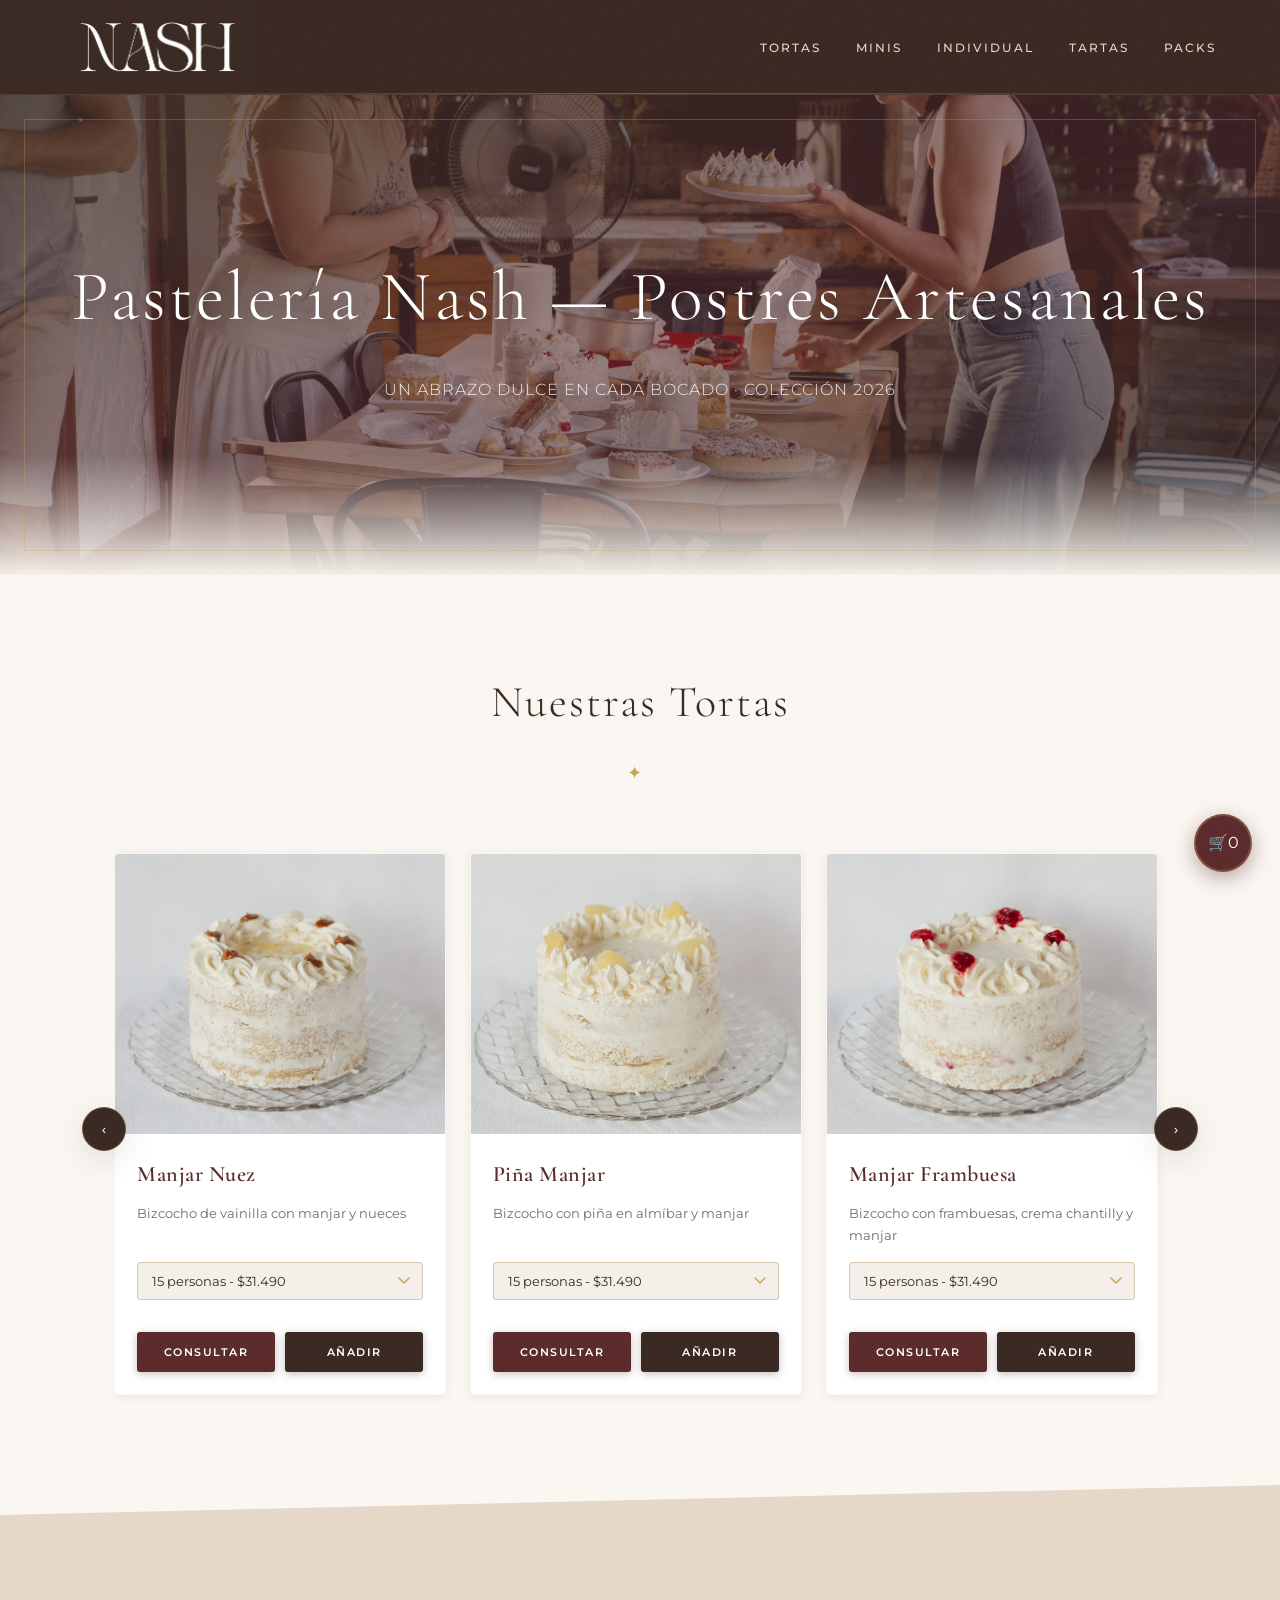
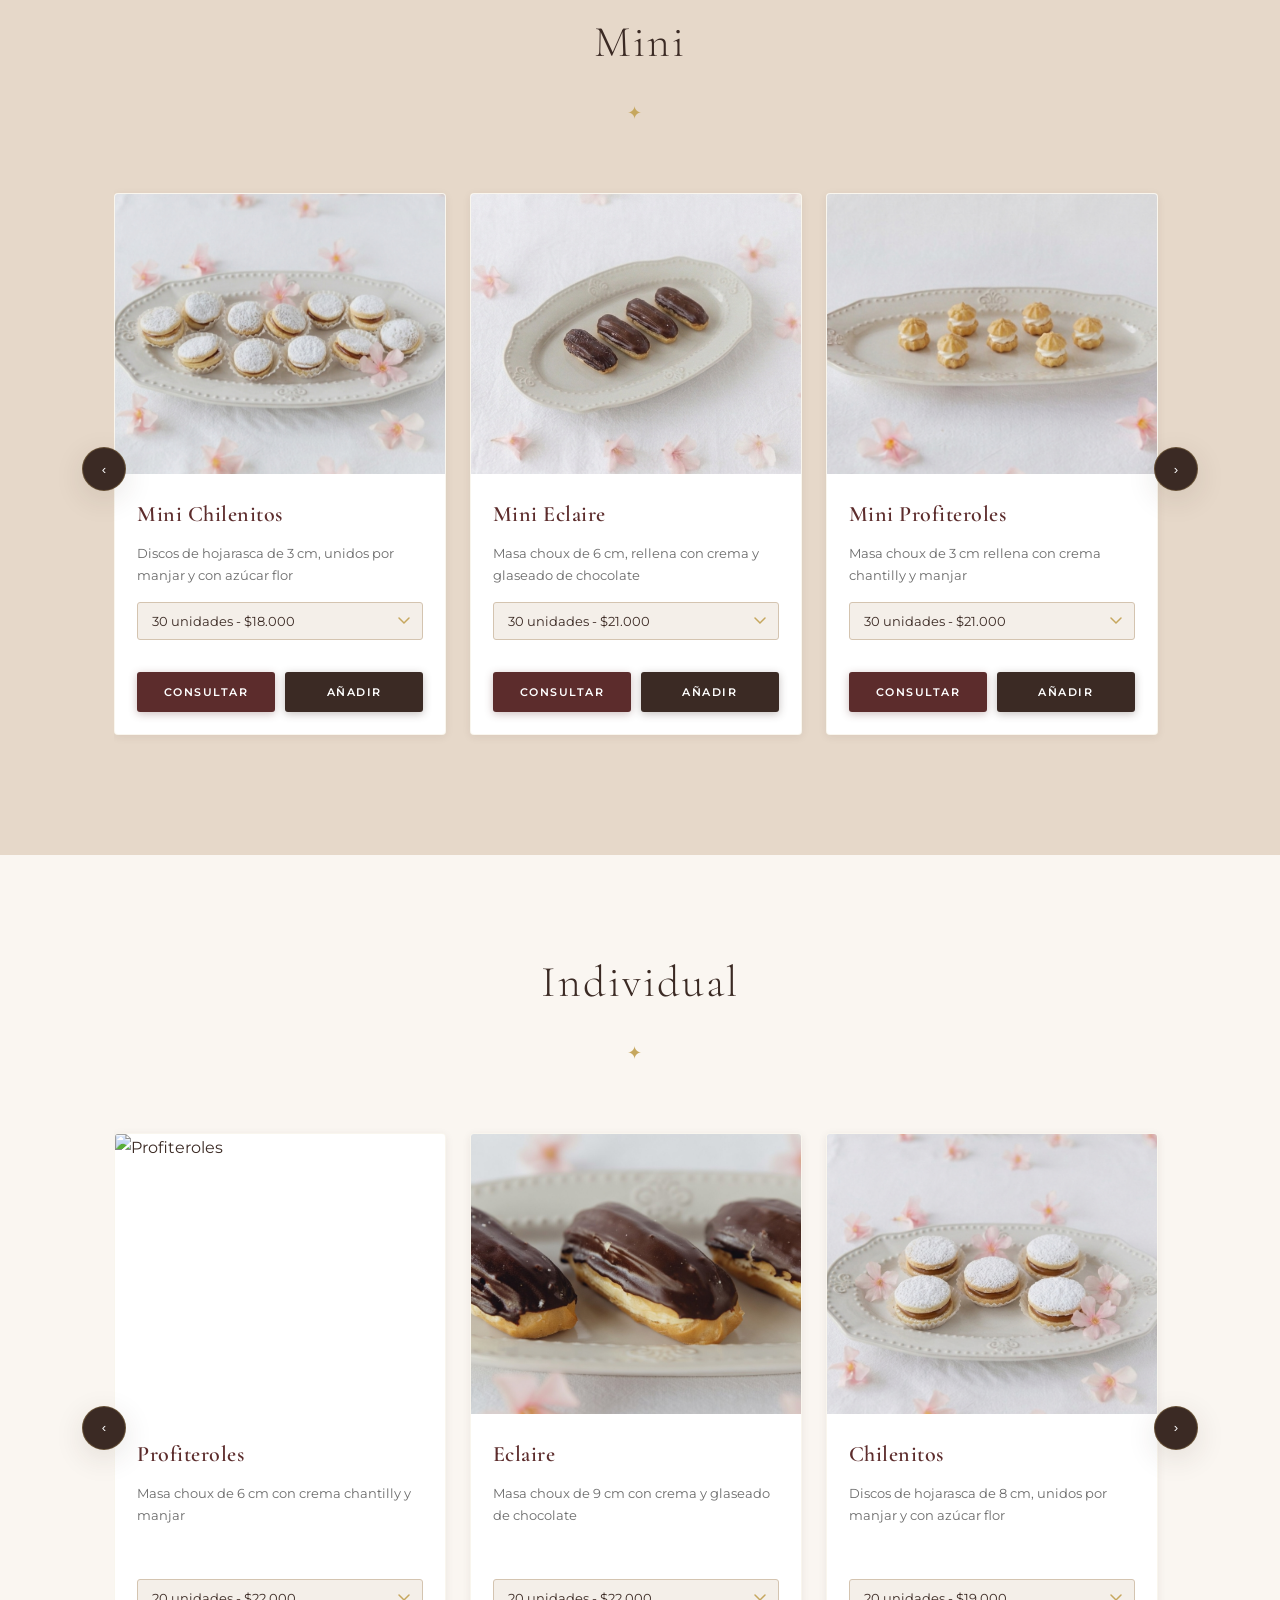
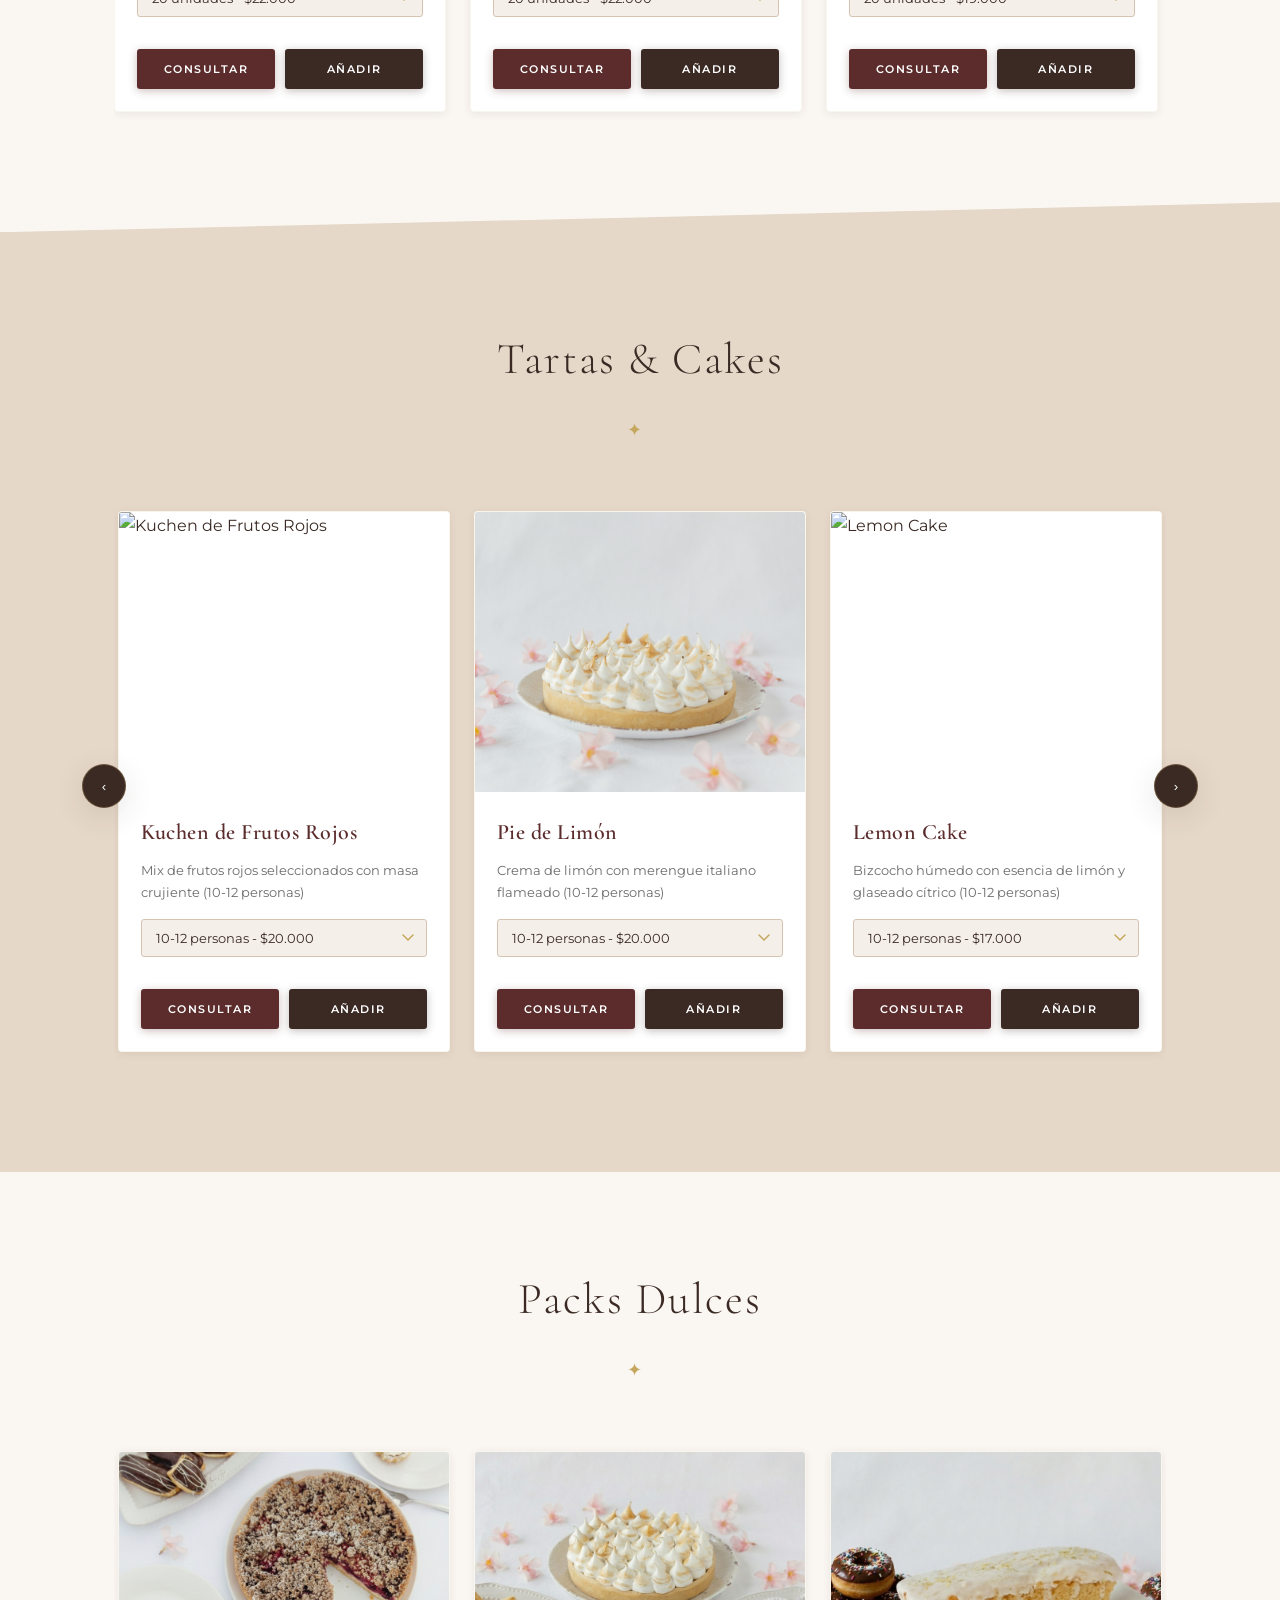
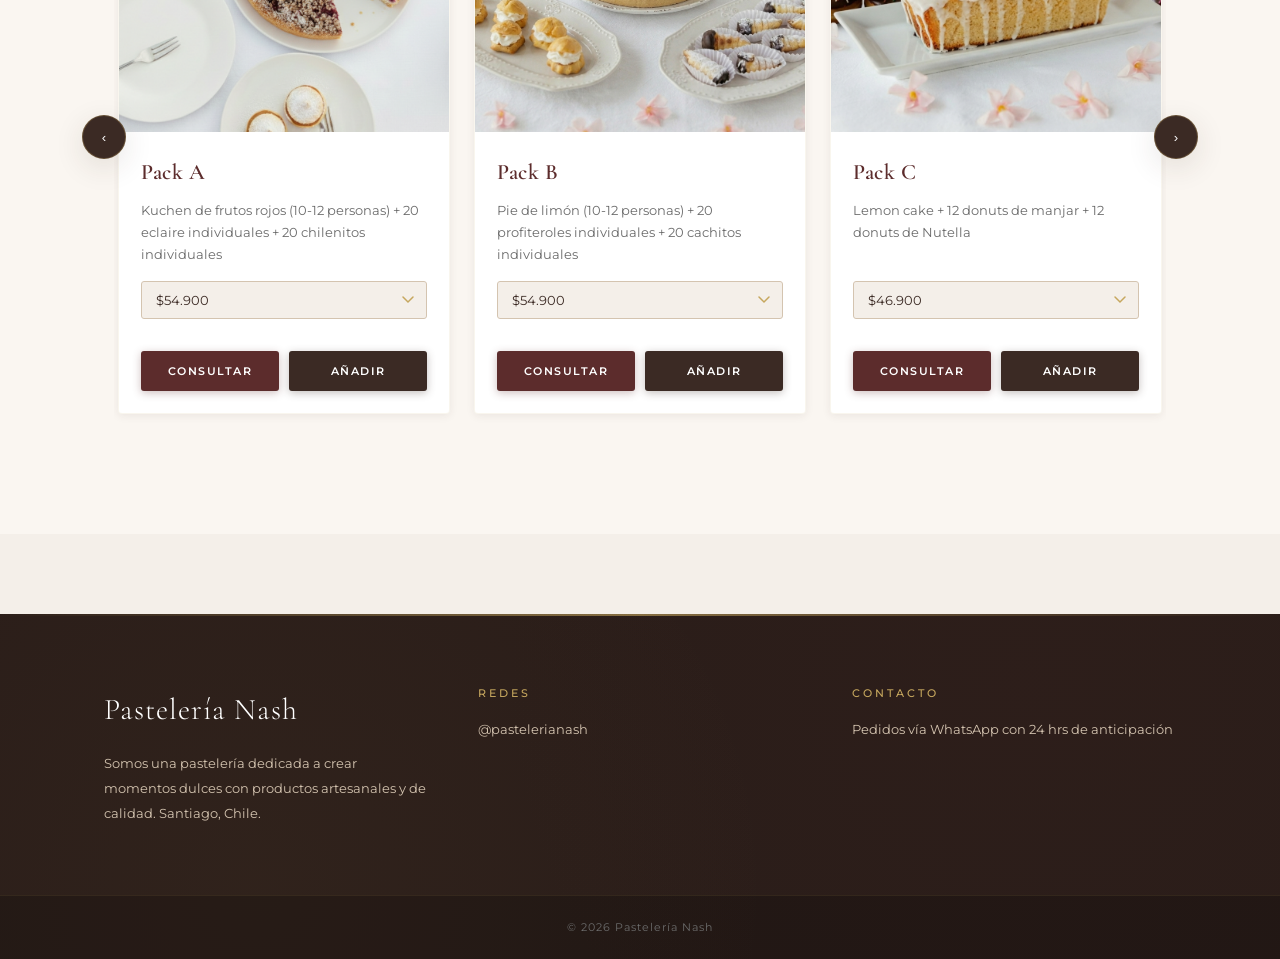
==== commit 07a22435: "up jueves" ====
--- a/catalogo.html
+++ b/catalogo.html
@@ -43,6 +43,46 @@
 
     <link rel="stylesheet" href="style.css">
     <link rel="icon" type="image/png" href="imagenes/Logow.png">
+
+    <!-- ✅ SEO: Datos estructurados de productos (indexable por Google) -->
+    <script type="application/ld+json">
+    {
+      "@context": "https://schema.org",
+      "@type": "ItemList",
+      "name": "Catálogo Pastelería Nash",
+      "url": "https://pastelerianash.cl/catalogo.html",
+      "itemListElement": [
+        {"@type":"ListItem","position":1,"item":{"@type":"Product","name":"Mini Chilenitos","description":"Discos de hojarasca de 3 cm, unidos por manjar y con azúcar flor","image":"https://pastelerianash.cl/imagenes/mini-chilenitos.png","offers":{"@type":"Offer","price":"18000","priceCurrency":"CLP","availability":"https://schema.org/InStock"}}},
+        {"@type":"ListItem","position":2,"item":{"@type":"Product","name":"Mini Eclaire","description":"Masa choux de 6 cm, rellena con crema y glaseado de chocolate","image":"https://pastelerianash.cl/imagenes/mini-eclaire.png","offers":{"@type":"Offer","price":"21000","priceCurrency":"CLP","availability":"https://schema.org/InStock"}}},
+        {"@type":"ListItem","position":3,"item":{"@type":"Product","name":"Mini Profiteroles","description":"Masa choux de 3 cm rellena con crema chantilly y manjar","image":"https://pastelerianash.cl/imagenes/mini-profiteroles.png","offers":{"@type":"Offer","price":"21000","priceCurrency":"CLP","availability":"https://schema.org/InStock"}}},
+        {"@type":"ListItem","position":4,"item":{"@type":"Product","name":"Mini Cachitos","description":"Masa de hojarasca crujiente de 4 cm, rellenos con manjar","image":"https://pastelerianash.cl/imagenes/mini-cachitos.png","offers":{"@type":"Offer","price":"18000","priceCurrency":"CLP","availability":"https://schema.org/InStock"}}},
+        {"@type":"ListItem","position":5,"item":{"@type":"Product","name":"Mini Kuchen","description":"Mix de frutos rojos seleccionados, deliciosa masa crujiente de 4 cm","image":"https://pastelerianash.cl/imagenes/mini-kuchen.jpg","offers":{"@type":"Offer","price":"22000","priceCurrency":"CLP","availability":"https://schema.org/InStock"}}},
+        {"@type":"ListItem","position":6,"item":{"@type":"Product","name":"Mini Pie de Limón","description":"Masa crujiente con relleno de limón y merengue","image":"https://pastelerianash.cl/imagenes/mini-pie-limon.png","offers":{"@type":"Offer","price":"22000","priceCurrency":"CLP","availability":"https://schema.org/InStock"}}},
+        {"@type":"ListItem","position":7,"item":{"@type":"Product","name":"Profiteroles","description":"Masa choux de 6 cm con crema chantilly y manjar","image":"https://pastelerianash.cl/imagenes/profiterol.jpg","offers":{"@type":"Offer","price":"22000","priceCurrency":"CLP","availability":"https://schema.org/InStock"}}},
+        {"@type":"ListItem","position":8,"item":{"@type":"Product","name":"Eclaire","description":"Masa choux de 9 cm con crema y glaseado de chocolate","image":"https://pastelerianash.cl/imagenes/eclaire.jpg","offers":{"@type":"Offer","price":"22000","priceCurrency":"CLP","availability":"https://schema.org/InStock"}}},
+        {"@type":"ListItem","position":9,"item":{"@type":"Product","name":"Chilenitos","description":"Discos de hojarasca de 8 cm, unidos por manjar y con azúcar flor","image":"https://pastelerianash.cl/imagenes/chilenitos.png","offers":{"@type":"Offer","price":"19000","priceCurrency":"CLP","availability":"https://schema.org/InStock"}}},
+        {"@type":"ListItem","position":10,"item":{"@type":"Product","name":"Cachitos","description":"Masa de hojarasca crujiente de 8 cm, rellenos con manjar","image":"https://pastelerianash.cl/imagenes/cachitos.png","offers":{"@type":"Offer","price":"19000","priceCurrency":"CLP","availability":"https://schema.org/InStock"}}},
+        {"@type":"ListItem","position":11,"item":{"@type":"Product","name":"Kuchen Frutos Rojos","description":"Mix de frutos rojos seleccionados, deliciosa masa crujiente de 10 cm","image":"https://pastelerianash.cl/imagenes/frutos-rojosb.jpg","offers":{"@type":"Offer","price":"32000","priceCurrency":"CLP","availability":"https://schema.org/InStock"}}},
+        {"@type":"ListItem","position":12,"item":{"@type":"Product","name":"Pie de Limón Individual","description":"Masa de hojarasca crujiente de 10 cm con relleno de limón y merengue","image":"https://pastelerianash.cl/imagenes/pie-limonb.png","offers":{"@type":"Offer","price":"32000","priceCurrency":"CLP","availability":"https://schema.org/InStock"}}},
+        {"@type":"ListItem","position":13,"item":{"@type":"Product","name":"Donuts","description":"Donuts horneados de 7 cm con distintas opciones de relleno","image":"https://pastelerianash.cl/imagenes/donuts.png","offers":{"@type":"Offer","price":"15000","priceCurrency":"CLP","availability":"https://schema.org/InStock"}}},
+        {"@type":"ListItem","position":14,"item":{"@type":"Product","name":"Muffins 120 gr","description":"Masa esponjosa artesanal en versiones Chocolate, Frambuesa, Arándanos, Plátano-Nuez o Chips de Chocolate","image":"https://pastelerianash.cl/imagenes/muffins.png","offers":{"@type":"Offer","price":"27000","priceCurrency":"CLP","availability":"https://schema.org/InStock"}}},
+        {"@type":"ListItem","position":15,"item":{"@type":"Product","name":"Pack A","description":"Kuchen de frutos rojos (10-12 personas) + 30 mini eclaire + 30 mini chilenitos","image":"https://pastelerianash.cl/imagenes/seleccion-a.png","offers":{"@type":"Offer","price":"54900","priceCurrency":"CLP","availability":"https://schema.org/InStock"}}},
+        {"@type":"ListItem","position":16,"item":{"@type":"Product","name":"Pack B","description":"Pie de limón (10-12 personas) + 30 mini profiteroles + 30 mini cachitos","image":"https://pastelerianash.cl/imagenes/pack-b.png","offers":{"@type":"Offer","price":"54900","priceCurrency":"CLP","availability":"https://schema.org/InStock"}}},
+        {"@type":"ListItem","position":17,"item":{"@type":"Product","name":"Pack C","description":"Lemon cake + 18 mini donuts de manjar + 18 mini donuts de Nutella","image":"https://pastelerianash.cl/imagenes/pack-c.png","offers":{"@type":"Offer","price":"46900","priceCurrency":"CLP","availability":"https://schema.org/InStock"}}},
+        {"@type":"ListItem","position":18,"item":{"@type":"Product","name":"Kuchen de Frutos Rojos (Tarta)","description":"Mix de frutos rojos seleccionados con masa crujiente, 10-12 personas","image":"https://pastelerianash.cl/imagenes/frutos-rojos.jpg","offers":{"@type":"Offer","price":"20000","priceCurrency":"CLP","availability":"https://schema.org/InStock"}}},
+        {"@type":"ListItem","position":19,"item":{"@type":"Product","name":"Pie de Limón (Tarta)","description":"Crema de limón con merengue italiano flameado, 10-12 personas","image":"https://pastelerianash.cl/imagenes/pie-limon.jpg","offers":{"@type":"Offer","price":"20000","priceCurrency":"CLP","availability":"https://schema.org/InStock"}}},
+        {"@type":"ListItem","position":20,"item":{"@type":"Product","name":"Lemon Cake","description":"Bizcocho húmedo con esencia de limón y glaseado cítrico, 10-12 personas","image":"https://pastelerianash.cl/imagenes/lemon-cake.jpg","offers":{"@type":"Offer","price":"17000","priceCurrency":"CLP","availability":"https://schema.org/InStock"}}},
+        {"@type":"ListItem","position":21,"item":{"@type":"Product","name":"Torta Manjar Nuez","description":"Bizcocho de vainilla con manjar y nueces","image":"https://pastelerianash.cl/imagenes/manjar-nuez.jpg","offers":{"@type":"Offer","price":"31490","priceCurrency":"CLP","availability":"https://schema.org/InStock"}}},
+        {"@type":"ListItem","position":22,"item":{"@type":"Product","name":"Torta Piña Manjar","description":"Bizcocho con piña en almíbar y manjar","image":"https://pastelerianash.cl/imagenes/pina-manjar.jpg","offers":{"@type":"Offer","price":"31490","priceCurrency":"CLP","availability":"https://schema.org/InStock"}}},
+        {"@type":"ListItem","position":23,"item":{"@type":"Product","name":"Torta Manjar Frambuesa","description":"Bizcocho con frambuesas, crema chantilly y manjar","image":"https://pastelerianash.cl/imagenes/manjar-frambuesa.jpg","offers":{"@type":"Offer","price":"31490","priceCurrency":"CLP","availability":"https://schema.org/InStock"}}},
+        {"@type":"ListItem","position":24,"item":{"@type":"Product","name":"Torta Chocolate","description":"Bizcocho de chocolate con ganache y manjar","image":"https://pastelerianash.cl/imagenes/chocolate.png","offers":{"@type":"Offer","price":"31490","priceCurrency":"CLP","availability":"https://schema.org/InStock"}}},
+        {"@type":"ListItem","position":25,"item":{"@type":"Product","name":"Torta Pompadour","description":"Hojarasca con manjar y crema sabor plátano","image":"https://pastelerianash.cl/imagenes/pompadour.png","offers":{"@type":"Offer","price":"31490","priceCurrency":"CLP","availability":"https://schema.org/InStock"}}},
+        {"@type":"ListItem","position":26,"item":{"@type":"Product","name":"Torta Tres Leches","description":"Bizcocho húmedo en mezcla de tres leches con crema chantilly","image":"https://pastelerianash.cl/imagenes/tres-leches.png","offers":{"@type":"Offer","price":"31490","priceCurrency":"CLP","availability":"https://schema.org/InStock"}}},
+        {"@type":"ListItem","position":27,"item":{"@type":"Product","name":"Torta Cuatro Leches Frambuesa","description":"Base de tres leches con manjar y frambuesas","image":"https://pastelerianash.cl/imagenes/cuatro-leches-frambuesa.png","offers":{"@type":"Offer","price":"31490","priceCurrency":"CLP","availability":"https://schema.org/InStock"}}},
+        {"@type":"ListItem","position":28,"item":{"@type":"Product","name":"Torta Manjar Lúcuma","description":"Bizcocho con manjar y crema de lúcuma","image":"https://pastelerianash.cl/imagenes/manjar-lucuma.png","offers":{"@type":"Offer","price":"31490","priceCurrency":"CLP","availability":"https://schema.org/InStock"}}}
+      ]
+    }
+    </script>
 </head>
 
 <body>
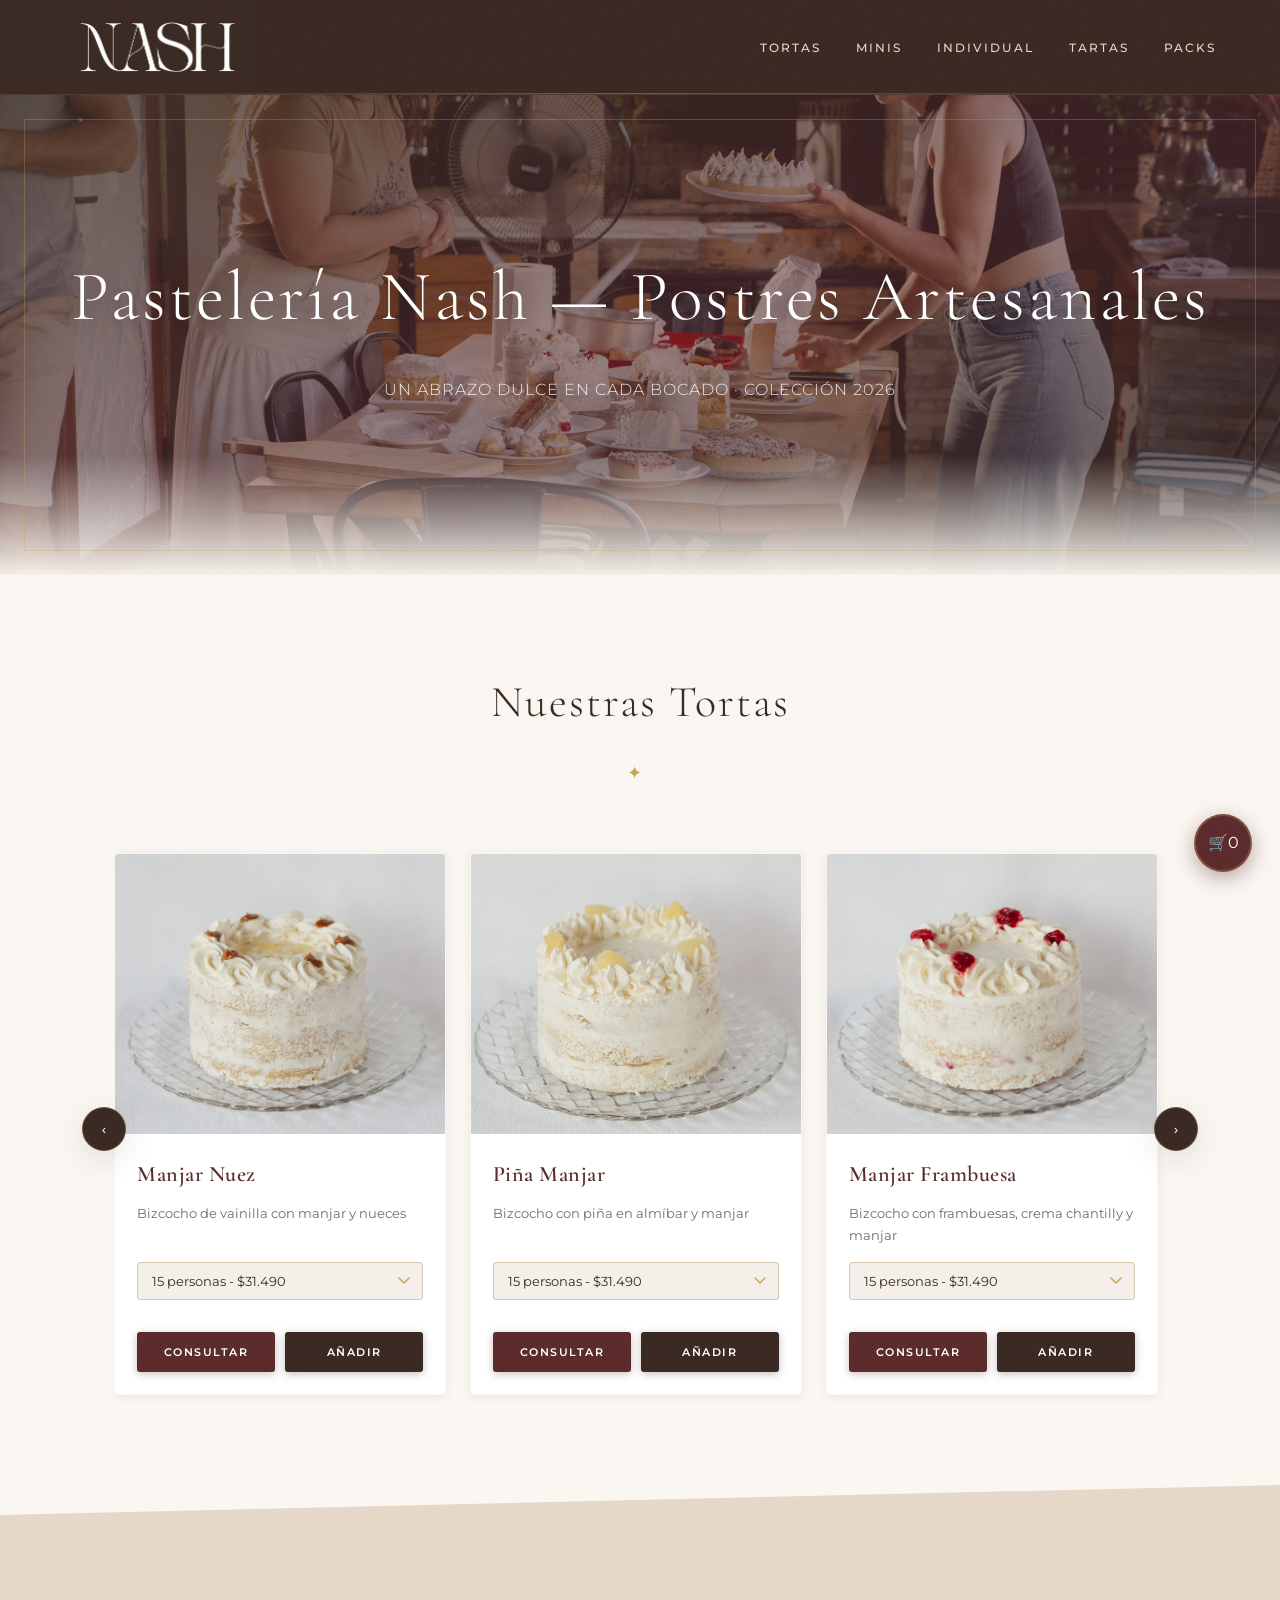
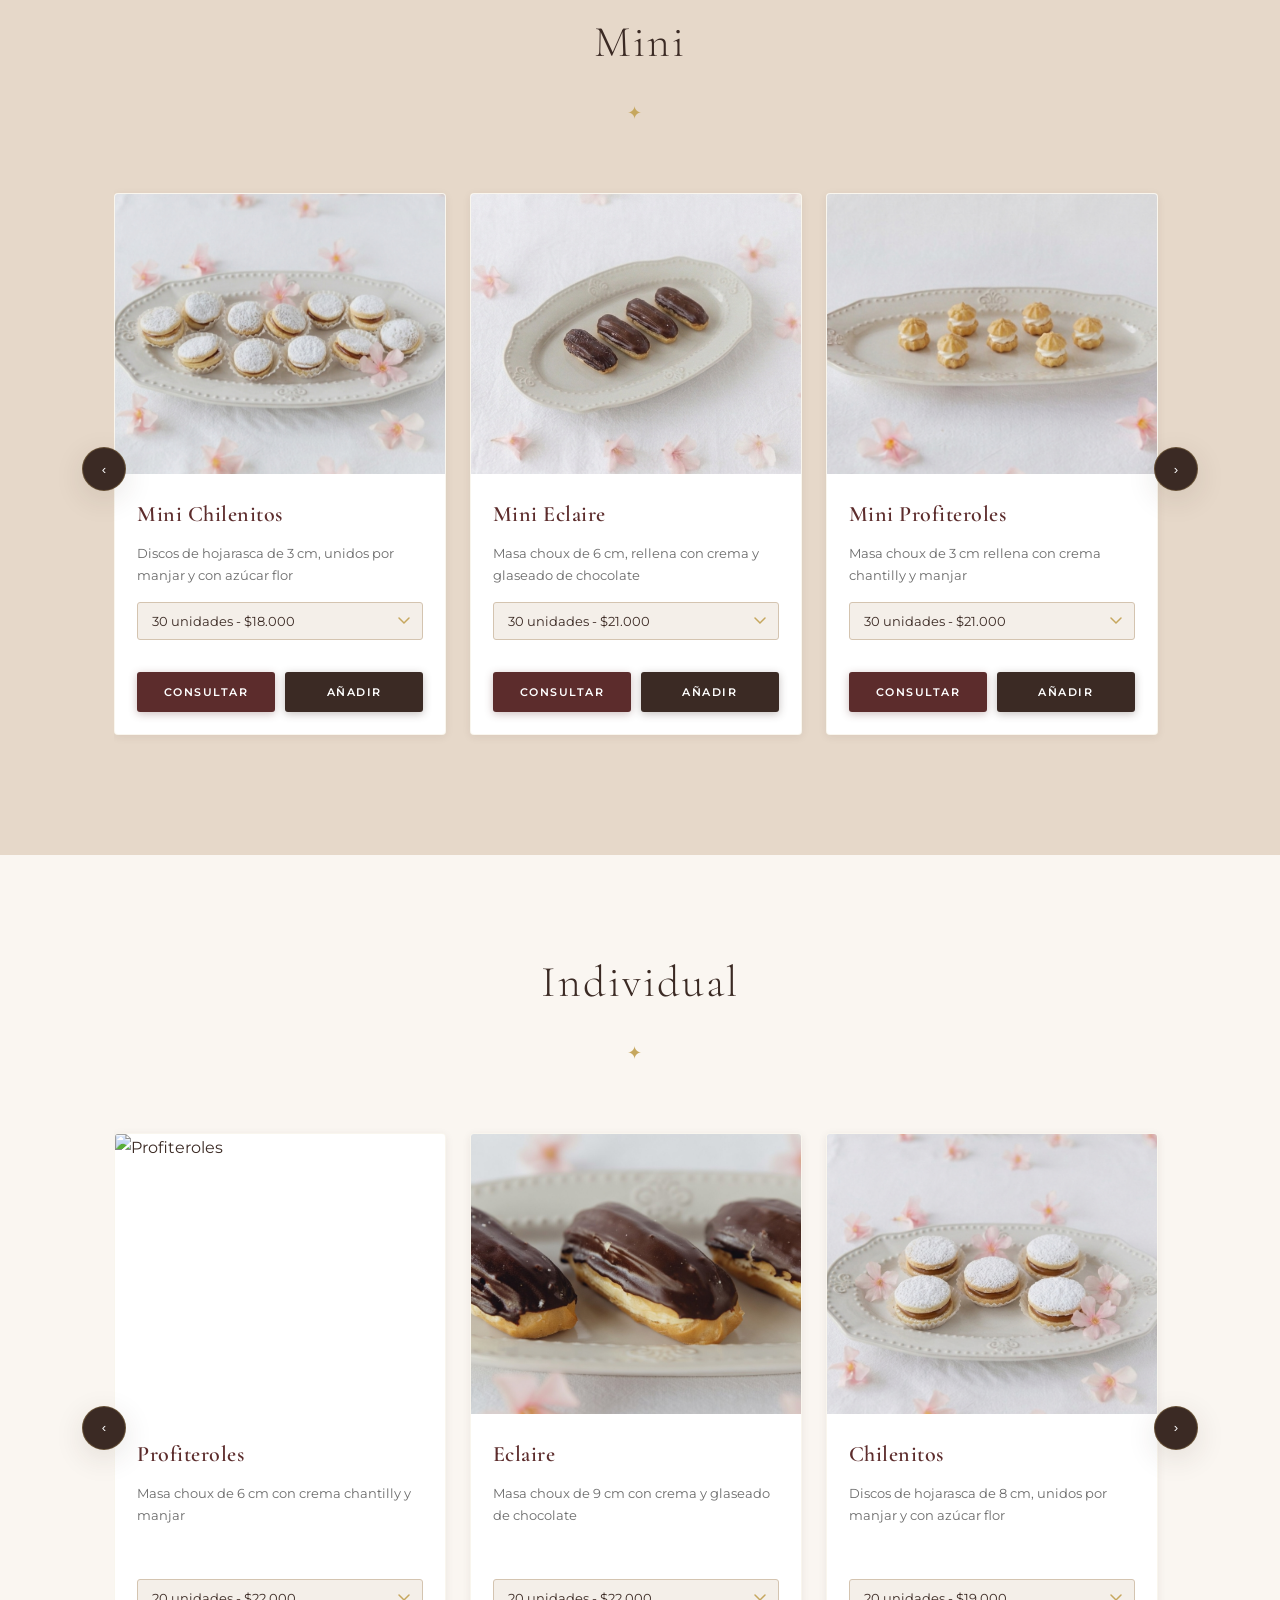
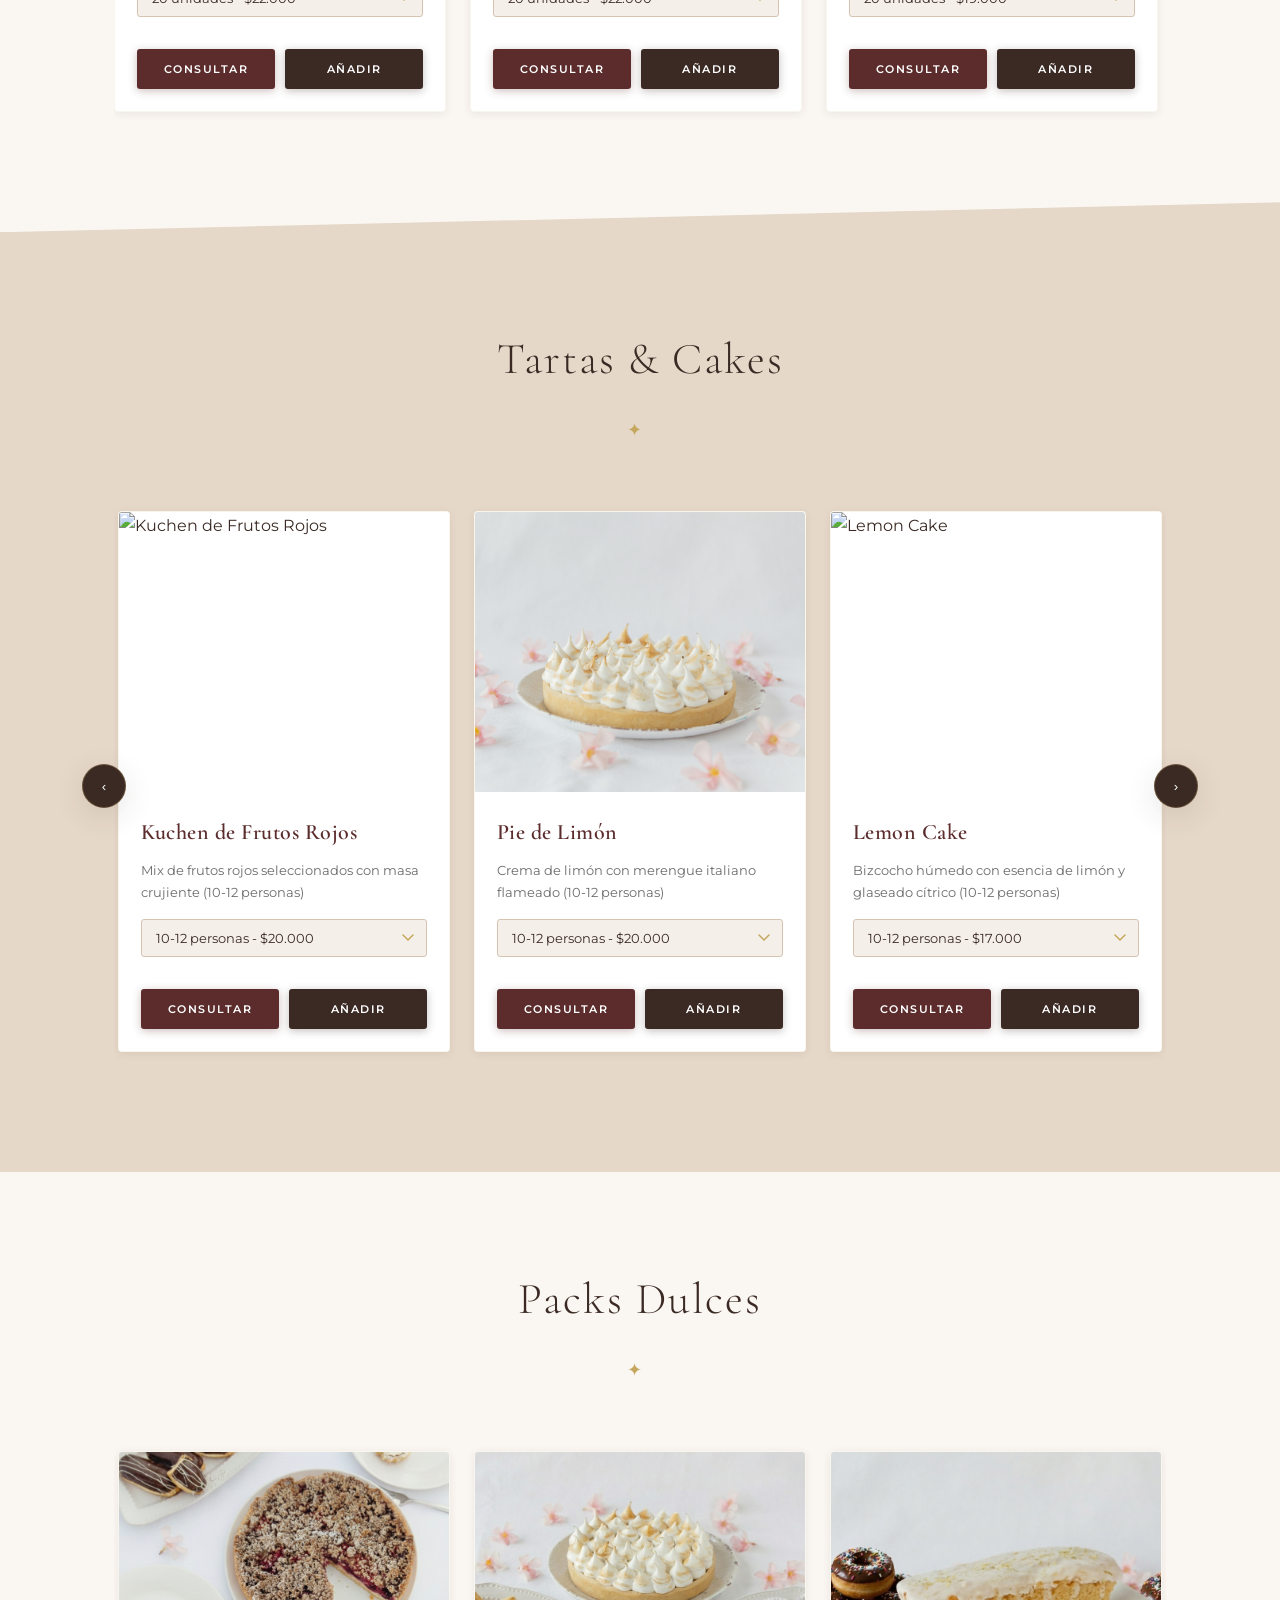
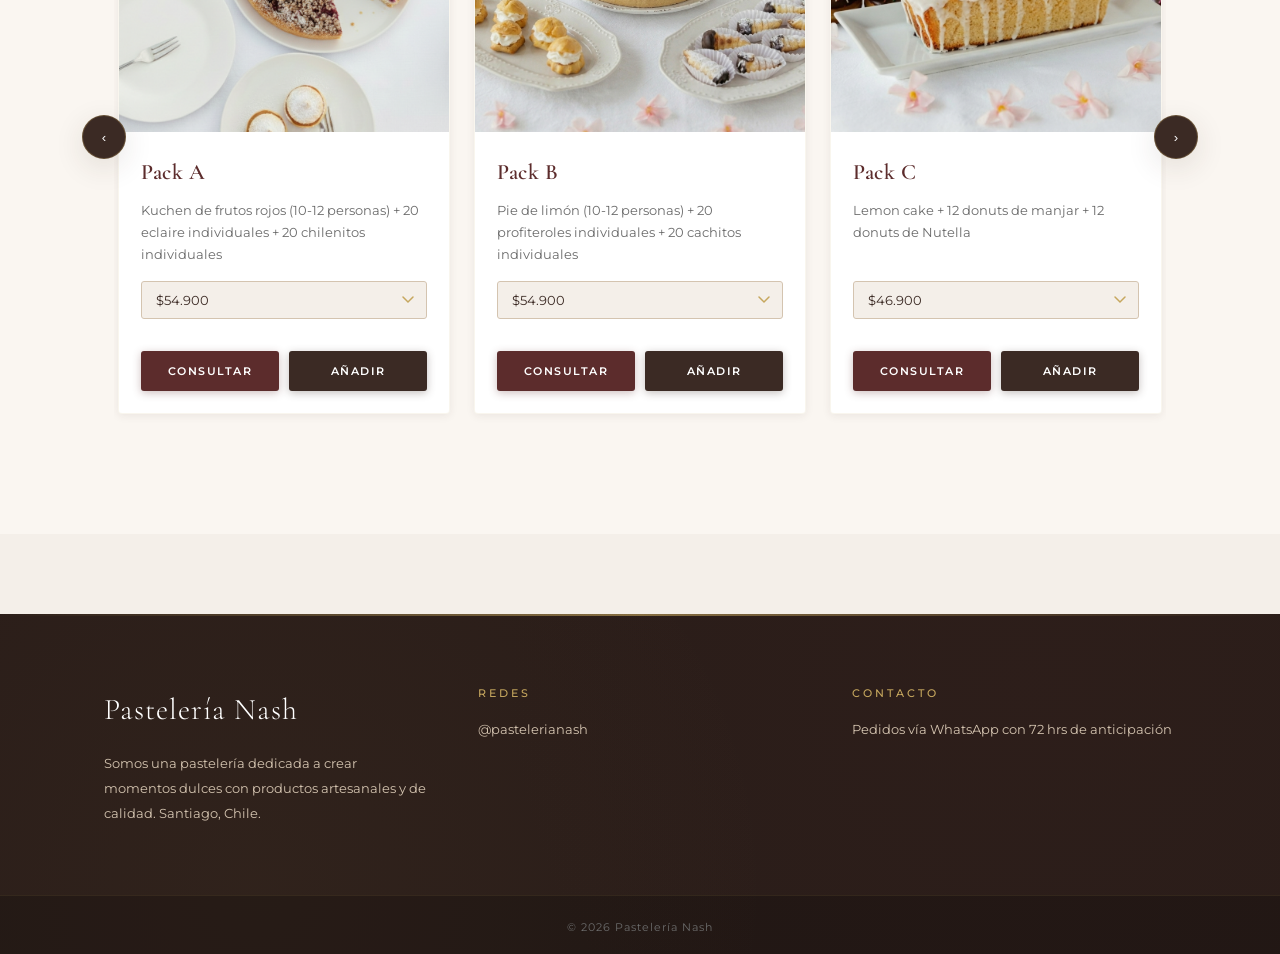
==== commit 0e33982c: "up a" ====
--- a/catalogo.html
+++ b/catalogo.html
@@ -122,7 +122,7 @@
     <ul id="lista-carrito"></ul>
 
     <div id="aviso-entrega" class="aviso-entrega">
-        ⏳ Su pedido requiere como mínimo <strong>24 hrs de preparación</strong>
+        ⏳ Su pedido requiere como mínimo <strong>72 hrs de preparación</strong>
     </div>
 
     <div class="entrega">
@@ -228,7 +228,7 @@
         </div>
         <div class="footer-section">
             <h4>Contacto</h4>
-            <p>Pedidos vía WhatsApp con 24 hrs de anticipación</p>
+            <p>Pedidos vía WhatsApp con 72 hrs de anticipación</p>
         </div>
     </div>
     <div class="footer-bottom">
